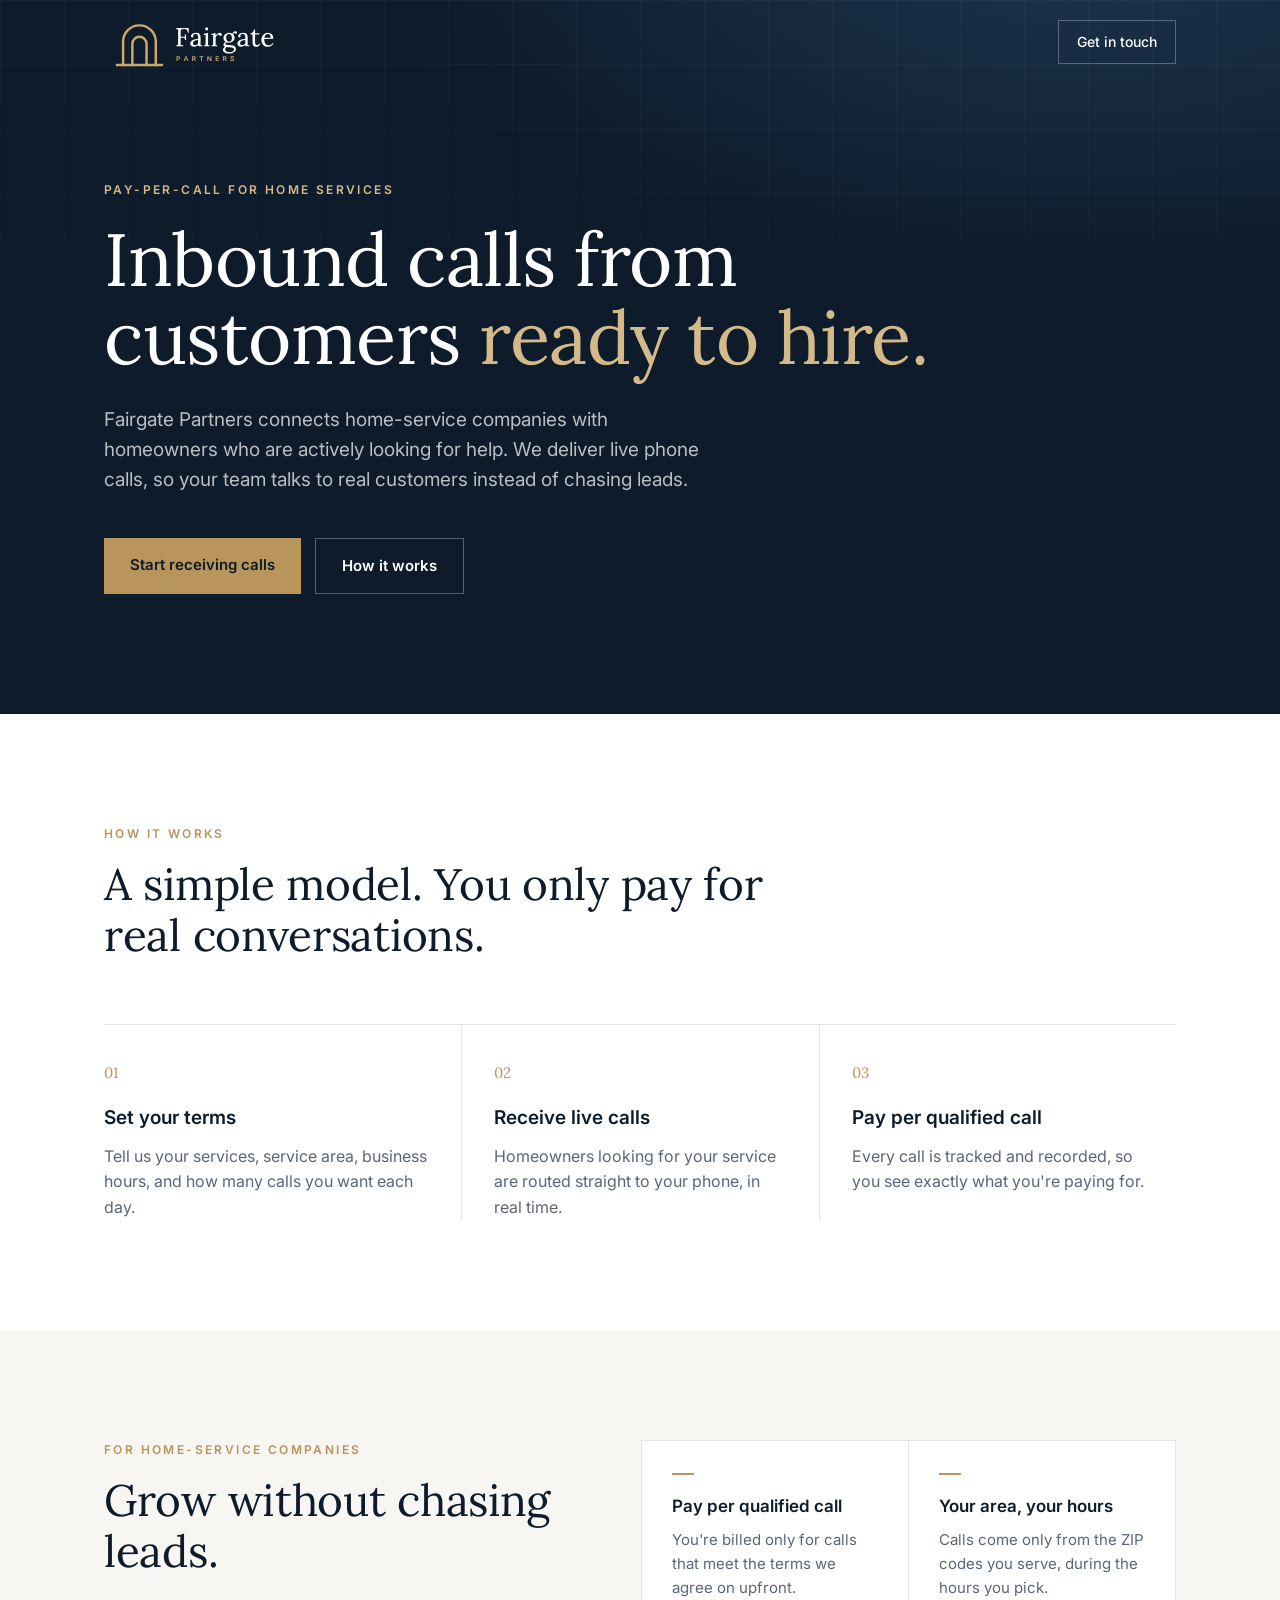
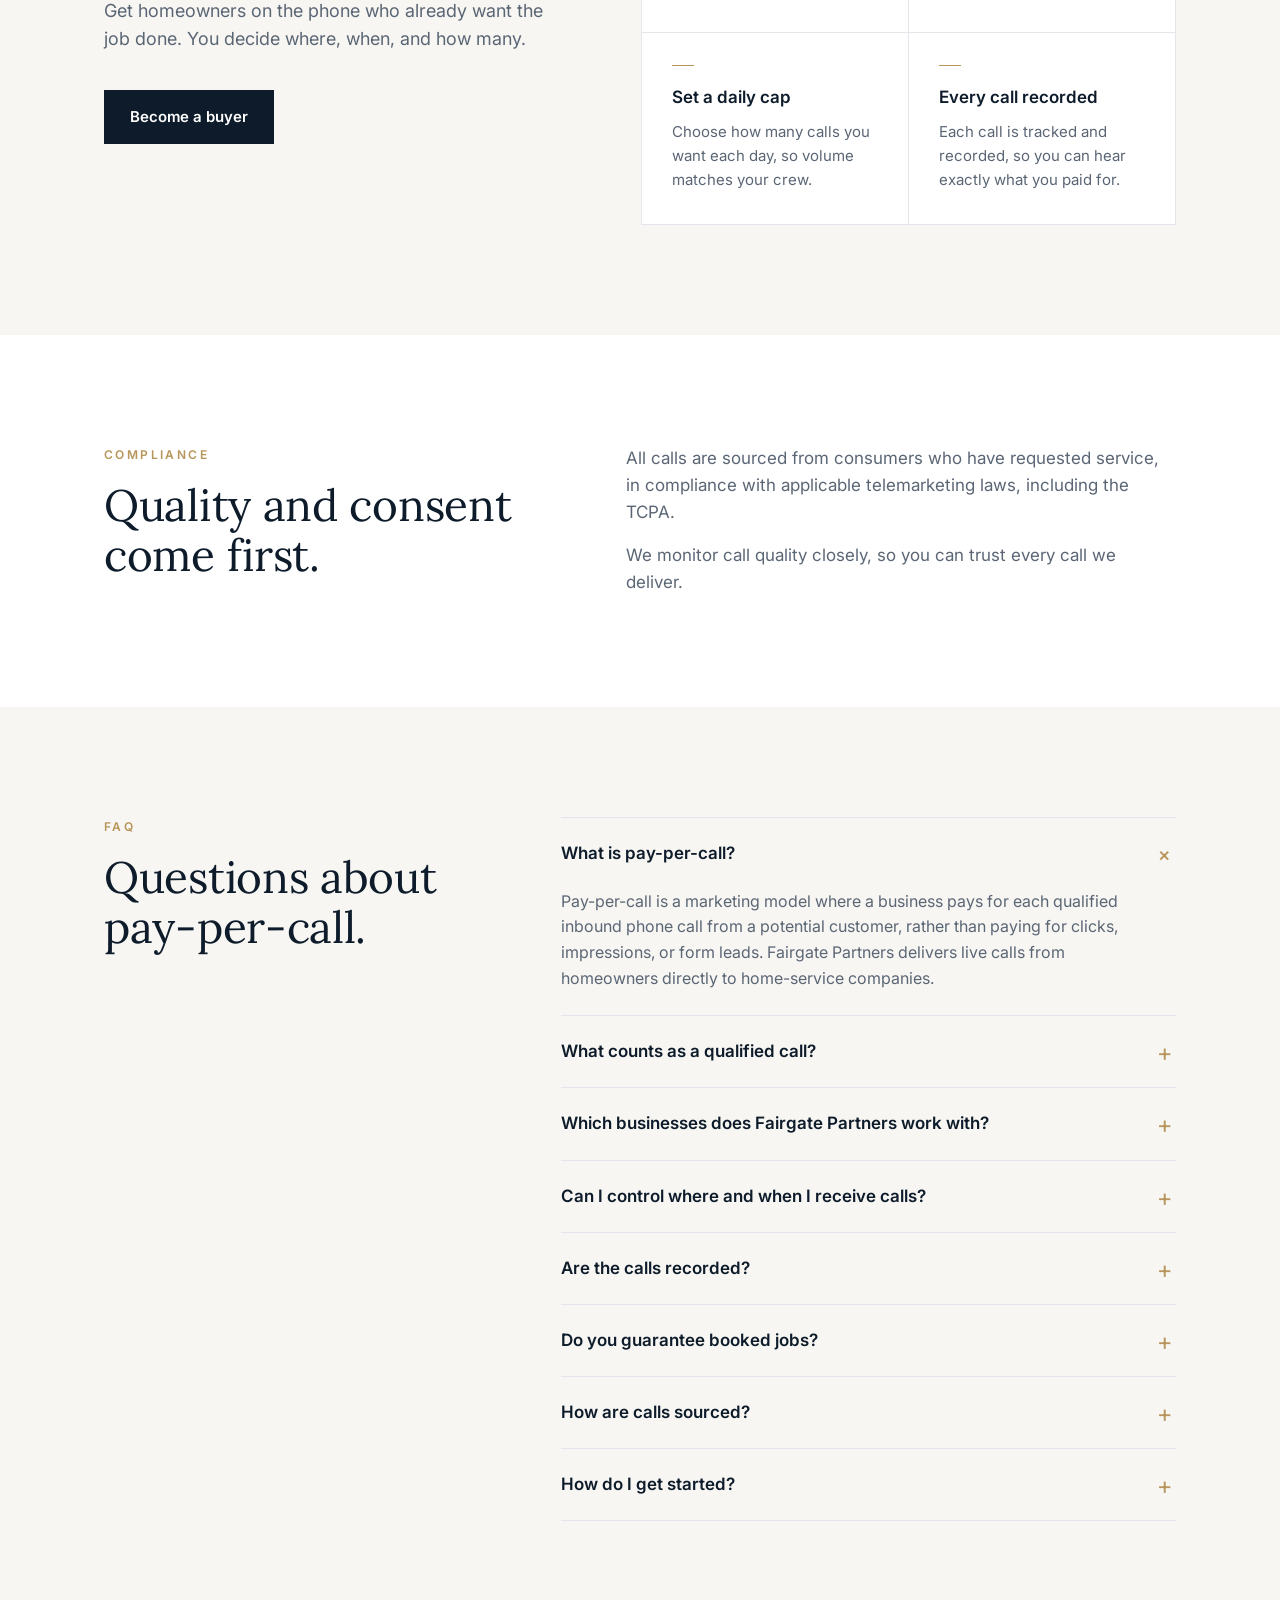
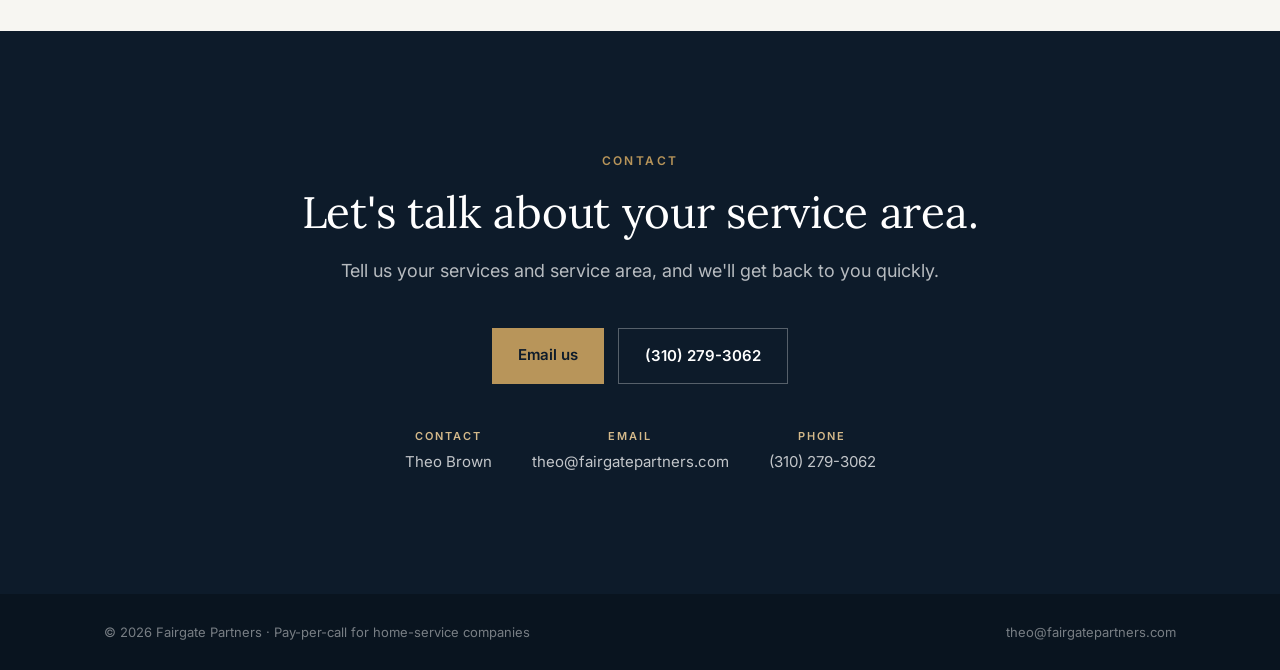
==== index.html @ 004a557b "Add files via upload" ====
<!doctype html>
<html lang="en">
<head>
<meta charset="utf-8">
<meta name="viewport" content="width=device-width, initial-scale=1">
<title>Fairgate Partners | Pay-Per-Call for Home-Service Companies</title>
<meta name="description" content="Fairgate Partners is a pay-per-call company that delivers live, inbound phone calls from homeowners to home-service companies. Pay only for qualified calls, in your service area and hours.">
<link rel="canonical" href="https://fairgatepartners.com/">
<meta name="robots" content="index, follow, max-image-preview:large">
<meta name="theme-color" content="#0d1b2a">
<meta property="og:type" content="website">
<meta property="og:site_name" content="Fairgate Partners">
<meta property="og:title" content="Fairgate Partners | Pay-Per-Call for Home-Service Companies">
<meta property="og:description" content="Live, inbound calls from homeowners ready to hire. Pay only for qualified calls.">
<meta property="og:url" content="https://fairgatepartners.com/">
<meta property="og:image" content="https://fairgatepartners.com/og-image.png">
<meta property="og:image:width" content="1200">
<meta property="og:image:height" content="630">
<meta property="og:image:alt" content="Fairgate Partners logo">
<meta name="twitter:card" content="summary_large_image">
<meta name="twitter:title" content="Fairgate Partners | Pay-Per-Call for Home-Service Companies">
<meta name="twitter:description" content="Live, inbound calls from homeowners ready to hire. Pay only for qualified calls.">
<meta name="twitter:image" content="https://fairgatepartners.com/og-image.png">
<link rel="apple-touch-icon" href="/logo/fairgate-icon.png">
<script type="application/ld+json">
{
 "@context": "https://schema.org",
 "@graph": [
  {
   "@type": "Organization",
   "@id": "https://fairgatepartners.com/#org",
   "name": "Fairgate Partners",
   "url": "https://fairgatepartners.com/",
   "logo": "https://fairgatepartners.com/logo/fairgate-icon.png",
   "email": "theo@fairgatepartners.com",
   "telephone": "+1-310-279-3062",
   "description": "Fairgate Partners is a pay-per-call company that delivers live, inbound phone calls from homeowners to home-service companies. Pay only for qualified calls, in your service area and hours.",
   "contactPoint": {
    "@type": "ContactPoint",
    "contactType": "sales",
    "email": "theo@fairgatepartners.com",
    "telephone": "+1-310-279-3062",
    "availableLanguage": "English"
   }
  },
  {
   "@type": "Service",
   "@id": "https://fairgatepartners.com/#service",
   "name": "Pay-per-call for home services",
   "serviceType": "Pay-per-call lead generation",
   "provider": {
    "@id": "https://fairgatepartners.com/#org"
   },
   "audience": {
    "@type": "BusinessAudience",
    "audienceType": "Home-service companies"
   },
   "description": "Live, inbound phone calls from homeowners delivered to home-service companies, billed per qualified call."
  },
  {
   "@type": "WebSite",
   "@id": "https://fairgatepartners.com/#site",
   "url": "https://fairgatepartners.com/",
   "name": "Fairgate Partners",
   "publisher": {
    "@id": "https://fairgatepartners.com/#org"
   }
  },
  {
   "@type": "FAQPage",
   "@id": "https://fairgatepartners.com/#faq",
   "mainEntity": [
    {
     "@type": "Question",
     "name": "What is pay-per-call?",
     "acceptedAnswer": {
      "@type": "Answer",
      "text": "Pay-per-call is a marketing model where a business pays for each qualified inbound phone call from a potential customer, rather than paying for clicks, impressions, or form leads. Fairgate Partners delivers live calls from homeowners directly to home-service companies."
     }
    },
    {
     "@type": "Question",
     "name": "What counts as a qualified call?",
     "acceptedAnswer": {
      "@type": "Answer",
      "text": "A qualified call is one that meets the terms agreed on before calls start, such as the caller's location, the service they need, and a minimum call length. You are billed only for calls that meet those terms."
     }
    },
    {
     "@type": "Question",
     "name": "Which businesses does Fairgate Partners work with?",
     "acceptedAnswer": {
      "@type": "Answer",
      "text": "Fairgate Partners works with home-service companies, such as trades that serve homeowners with repairs, installations, and emergency services."
     }
    },
    {
     "@type": "Question",
     "name": "Can I control where and when I receive calls?",
     "acceptedAnswer": {
      "@type": "Answer",
      "text": "Yes. You choose the ZIP codes you serve, the hours you take calls, and a daily cap on how many calls you receive, so call volume matches your team's capacity."
     }
    },
    {
     "@type": "Question",
     "name": "Are the calls recorded?",
     "acceptedAnswer": {
      "@type": "Answer",
      "text": "Yes. Every call is tracked and recorded, so you can hear exactly what you paid for."
     }
    },
    {
     "@type": "Question",
     "name": "Do you guarantee booked jobs?",
     "acceptedAnswer": {
      "@type": "Answer",
      "text": "No. Fairgate Partners delivers live inbound calls from homeowners who are looking for service. Whether a call becomes a booked job depends on your pricing, availability, and how your team handles the call. You are billed only for calls that meet the qualification terms agreed upfront, and every call is recorded so you can review it."
     }
    },
    {
     "@type": "Question",
     "name": "How are calls sourced?",
     "acceptedAnswer": {
      "@type": "Answer",
      "text": "Calls come from consumers who have requested service, in compliance with applicable telemarketing laws, including the TCPA."
     }
    },
    {
     "@type": "Question",
     "name": "How do I get started?",
     "acceptedAnswer": {
      "@type": "Answer",
      "text": "Email theo@fairgatepartners.com or call (310) 279-3062 with your services and service area, and Fairgate Partners will follow up to set your terms."
     }
    }
   ]
  }
 ]
}
</script>
<link rel="icon" type="image/svg+xml" href="data:image/svg+xml,%3Csvg%20xmlns%3D%22http%3A//www.w3.org/2000/svg%22%20viewBox%3D%220%200%20200%20200%22%20width%3D%22512%22%20height%3D%22512%22%3E%3Crect%20width%3D%22200%22%20height%3D%22200%22%20rx%3D%2238%22%20fill%3D%22%230d1b2a%22/%3E%3Cg%20transform%3D%22translate%2828%2C22.6%29%20scale%280.72%29%22%3E%3Cg%20fill%3D%22none%22%20stroke-linecap%3D%22square%22%20stroke-width%3D%2213%22%3E%3Cpath%20stroke%3D%22%23c9a96e%22%20d%3D%22M40%20180%20V95%20A60%2060%200%200%201%20160%2095%20V180%22/%3E%3Cpath%20stroke%3D%22%23c9a96e%22%20d%3D%22M74%20180%20V103%20A26%2026%200%200%201%20126%20103%20V180%22/%3E%3Cpath%20stroke%3D%22%23c9a96e%22%20d%3D%22M18%20180%20H182%22/%3E%3C/g%3E%3C/g%3E%3C/svg%3E">
<link rel="preconnect" href="https://fonts.googleapis.com">
<link rel="preconnect" href="https://fonts.gstatic.com" crossorigin>
<link href="https://fonts.googleapis.com/css2?family=Lora:wght@400;500;600&family=Inter:wght@400;500;600&display=swap" rel="stylesheet">
<style>
  :root{
    --navy:#0d1b2a;
    --navy-2:#13263a;
    --ink:#1b2430;
    --muted:#5b6675;
    --line:#e3e6ea;
    --paper:#f7f6f2;
    --white:#ffffff;
    --brass:#b8955a;
    --brass-light:#d4b98a;
  }
  *{box-sizing:border-box;margin:0;padding:0}
  html{scroll-behavior:smooth}
  body{font-family:'Inter',system-ui,sans-serif;color:var(--ink);background:var(--white);line-height:1.6;-webkit-font-smoothing:antialiased}
  a{color:inherit;text-decoration:none}
  .wrap{max-width:1120px;margin:0 auto;padding:0 24px}

  /* Nav */
  nav{position:absolute;top:0;left:0;right:0;z-index:10}
  nav .wrap{display:flex;align-items:center;justify-content:space-between;height:84px}
  .logo{display:flex;align-items:center}
  .logo-svg{height:60px;width:auto;display:block}
  .nav-cta{color:var(--white);font-size:14px;font-weight:500;padding:10px 18px;border:1px solid rgba(255,255,255,.28);transition:.2s}
  .nav-cta:hover{border-color:var(--brass);color:var(--brass-light)}

  /* Hero */
  .hero{background:radial-gradient(1200px 600px at 85% -10%, #1d3550 0%, transparent 60%),var(--navy);color:var(--white);padding:180px 0 120px;position:relative;overflow:hidden}
  .hero::after{content:"";position:absolute;inset:0;background-image:linear-gradient(rgba(255,255,255,.035) 1px,transparent 1px),linear-gradient(90deg,rgba(255,255,255,.035) 1px,transparent 1px);background-size:64px 64px;mask-image:linear-gradient(to bottom,black,transparent 85%);pointer-events:none}
  .eyebrow{font-size:12px;letter-spacing:2.4px;text-transform:uppercase;color:var(--brass-light);font-weight:600;margin-bottom:22px}
  .hero h1{font-family:'Lora',Georgia,serif;font-weight:400;font-size:clamp(40px,6.4vw,74px);line-height:1.05;letter-spacing:-.5px;max-width:860px}
  .hero h1 em{font-style:normal;color:var(--brass-light)}
  .hero p{margin-top:28px;font-size:clamp(17px,1.6vw,19px);color:rgba(255,255,255,.72);max-width:600px}
  .actions{margin-top:42px;display:flex;gap:14px;flex-wrap:wrap;position:relative;z-index:2}
  .btn{display:inline-block;padding:15px 26px;font-size:15px;font-weight:600;transition:.2s}
  .btn-primary{background:var(--brass);color:var(--navy)}
  .btn-primary:hover{background:var(--brass-light)}
  .btn-ghost{border:1px solid rgba(255,255,255,.3);color:var(--white)}
  .btn-ghost:hover{border-color:var(--white)}

  /* Sections */
  section{padding:110px 0}
  .label{font-size:12px;letter-spacing:2.4px;text-transform:uppercase;color:var(--brass);font-weight:600;margin-bottom:16px}
  h2{font-family:'Lora',Georgia,serif;font-weight:400;font-size:clamp(30px,3.8vw,44px);line-height:1.15;letter-spacing:-.3px;color:var(--navy);max-width:720px}
  .lead{margin-top:20px;font-size:18px;color:var(--muted);max-width:640px}

  /* Steps */
  .steps{display:grid;grid-template-columns:repeat(3,1fr);margin-top:64px;border-top:1px solid var(--line)}
  .step{padding:36px 32px 0 0}
  .step + .step{padding-left:32px;border-left:1px solid var(--line)}
  .num{font-family:'Lora',Georgia,serif;font-size:15px;color:var(--brass);margin-bottom:18px}
  .step h3{font-size:19px;font-weight:600;color:var(--navy);margin-bottom:10px}
  .step p{color:var(--muted);font-size:16px}

  /* Buyers */
  .buyers{background:var(--paper)}
  .buyers .wrap{display:grid;grid-template-columns:1fr 1.15fr;gap:72px;align-items:start}
  .buyers .lead{margin-top:20px}
  .buyers .cta{margin-top:36px}
  .btn-dark{background:var(--navy);color:var(--white)}
  .btn-dark:hover{background:var(--navy-2)}
  .benefits{display:grid;grid-template-columns:1fr 1fr;gap:1px;background:var(--line);border:1px solid var(--line)}
  .benefit{background:var(--white);padding:32px 30px}
  .benefit .rule{width:22px;height:1.5px;background:var(--brass);margin-bottom:18px}
  .benefit h3{font-size:17px;font-weight:600;color:var(--navy);margin-bottom:8px}
  .benefit p{color:var(--muted);font-size:15px}

  /* FAQ */
  .faq{background:var(--paper)}
  .faq .wrap{display:grid;grid-template-columns:1fr 1.6fr;gap:72px;align-items:start}
  .faq-list{border-top:1px solid var(--line)}
  .faq details{border-bottom:1px solid var(--line)}
  .faq summary{list-style:none;cursor:pointer;padding:22px 40px 22px 0;font-size:17px;font-weight:600;color:var(--navy);position:relative}
  .faq summary::-webkit-details-marker{display:none}
  .faq summary::after{content:"+";position:absolute;right:4px;top:18px;font-size:24px;font-weight:400;color:var(--brass);transition:transform .2s}
  .faq details[open] summary::after{transform:rotate(45deg)}
  .faq details p{padding:0 40px 24px 0;color:var(--muted);font-size:16px}

  /* Compliance */
  .compliance .wrap{display:grid;grid-template-columns:1fr 1.2fr;gap:64px;align-items:start}
  .compliance p{color:var(--muted);font-size:17px}
  .compliance p + p{margin-top:16px}

  /* Contact */
  .contact{background:var(--navy);color:var(--white);text-align:center;padding:120px 0}
  .contact h2{color:var(--white);margin:0 auto}
  .contact .lead{color:rgba(255,255,255,.7);margin:20px auto 0}
  .contact .actions{justify-content:center}
  .details{margin-top:44px;display:flex;justify-content:center;gap:40px;flex-wrap:wrap;font-size:15px;color:rgba(255,255,255,.75)}
  .details a:hover{color:var(--brass-light)}
  .details strong{display:block;font-size:11px;letter-spacing:2px;text-transform:uppercase;color:var(--brass-light);font-weight:600;margin-bottom:4px}

  footer{background:#09141f;color:rgba(255,255,255,.45);font-size:13px;padding:28px 0}
  footer .wrap{display:flex;justify-content:space-between;gap:16px;flex-wrap:wrap}

  @media (max-width:820px){
    nav .wrap{height:72px}
    .logo-svg{height:48px}
    .hero{padding:140px 0 90px}
    section{padding:80px 0}
    .steps{grid-template-columns:1fr}
    .step,.step + .step{padding:28px 0;border-left:none;border-bottom:1px solid var(--line)}
    .buyers .wrap{grid-template-columns:1fr;gap:40px}
    .benefits{grid-template-columns:1fr}
    .benefit{padding:26px 22px}
    .faq .wrap{grid-template-columns:1fr;gap:28px}
    .compliance .wrap{grid-template-columns:1fr;gap:24px}
    .contact{padding:90px 0}
    .nav-cta{display:none}
  }
</style>
</head>
<body>

<nav>
  <div class="wrap">
    <a href="#" class="logo"><svg class="logo-svg" viewBox="40 40 635 220" role="img" aria-label="Fairgate Partners" xmlns="http://www.w3.org/2000/svg"><g transform="translate(70,54)"><g fill="none" stroke-linecap="square" stroke-width="9"><path stroke="#c9a96e" d="M40 180 V95 A60 60 0 0 1 160 95 V180"/><path stroke="#c9a96e" d="M74 180 V103 A26 26 0 0 1 126 103 V180"/><path stroke="#c9a96e" d="M18 180 H182"/></g></g><path fill="#ffffff" d="M305.199990234375 166.0V162.303935546875Q308.6079609375 162.1279375 309.9759638671875 160.8079580078125Q311.343966796875 159.487978515625 311.59998046875 156.9999970703125Q311.855994140625 154.512015625 311.855994140625 151.072005859375V110.3841015625Q311.855994140625 108.352087890625 311.95999511718753 106.4720751953125Q312.06399609375 104.5920625 312.15999609375 103.18406640625Q310.464 103.28006640625 308.63998828125 103.3680654296875Q306.8159765625 103.45606445312501 305.199990234375 103.552064453125V98.8H350.32006054687497L350.8160625 115.904037109375H347.119998046875Q347.119998046875 110.304044921875 345.295998046875 107.4160498046875Q343.471998046875 104.5280546875 340.54400390625 103.536056640625Q337.616009765625 102.54405859375001 334.14403125 102.64005859375L327.728103515625 102.81605664062499Q324.432134765625 102.8960546875 323.0721328125 104.304033203125Q321.712130859375 105.71201171875 321.424119140625 108.1679951171875Q321.136107421875 110.623978515625 321.136107421875 114.047986328125V130.591990234375L336.70396875 130.67198828125L336.079974609375 122.335990234375H340.83203906250003V143.104052734375H337.21597265625Q337.21597265625 138.83205859375 336.0079716796875 137.00805859374998Q334.799970703125 135.18405859375 332.35997753906247 134.79205761718748Q329.919984375 134.400056640625 326.128013671875 134.5760546875L321.136107421875 134.816048828125V153.855912109375Q321.136107421875 156.447912109375 321.0801064453125 158.4079228515625Q321.02410546875 160.36793359375 320.83210546875 161.61593359375001Q322.36809375 161.51993359375 324.016095703125 161.47193359375Q325.66409765625 161.42393359375 327.3040986328125 161.3359345703125Q328.94409960937503 161.247935546875 330.416080078125 161.247935546875V166.0ZM385.935943359375 166.0Q385.6639453125 164.416005859375 385.5759462890625 163.2240126953125Q385.487947265625 162.03201953125 385.31194921875004 160.704021484375Q382.04794921875003 163.968021484375 378.27995214843753 165.7520107421875Q374.511955078125 167.536 370.36796484375003 167.536Q363.26398828125 167.536 359.72799023437506 164.1679931640625Q356.19199218750003 160.799986328125 356.19199218750003 155.88797265624999Q356.19199218750003 151.43996875 358.86398437500003 148.2159677734375Q361.5359765625 144.991966796875 365.823966796875 142.927966796875Q370.11195703125003 140.863966796875 375.18394921875006 139.83996484375Q380.25594140625003 138.815962890625 385.05594140625004 138.86395703125V133.0719765625Q385.05594140625004 129.855994140625 384.4719404296875 127.040013671875Q383.887939453125 124.224033203125 382.0399482421875 122.432048828125Q380.19195703125 120.640064453125 376.22398828125 120.576068359375Q373.6000078125 120.512072265625 370.8720322265625 121.5840625Q368.144056640625 122.65605273437501 366.81605859375003 125.184021484375Q367.58405859375 125.9680234375 367.81605761718754 126.9760234375Q368.048056640625 127.9840234375 368.048056640625 128.832021484375Q368.048056640625 130.112037109375 366.99204492187505 131.69604882812502Q365.936033203125 133.280060546875 363.376013671875 133.184060546875Q361.21599609375 133.16805859375 360.079986328125 131.6880478515625Q358.94397656250004 130.208037109375 358.94397656250004 128.1760234375Q358.94397656250004 124.81601171874999 361.439982421875 122.1840068359375Q363.93598828125005 119.552001953125 368.30399414062504 118.0080009765625Q372.672 116.464 378.160001953125 116.464Q386.288009765625 116.464 390.2640263671875 120.752001953125Q394.24004296875 125.04000390625 394.160044921875 134.32001171875Q394.160044921875 137.824005859375 394.160044921875 141.20797949218752Q394.160044921875 144.591953125 394.112044921875 147.9759267578125Q394.064044921875 151.359900390625 394.064044921875 154.943892578125Q394.064044921875 156.447888671875 393.96804492187505 158.1359072265625Q393.87204492187504 159.82392578125 393.68004492187504 161.791931640625Q395.39204296875005 161.6799296875 397.0960458984375 161.5919306640625Q398.800048828125 161.503931640625 400.400033203125 161.42393359375V166.0ZM385.03993945312504 142.720029296875Q381.871951171875 142.848033203125 378.4719755859375 143.5600322265625Q375.072 144.27203125 372.25602539062504 145.664025390625Q369.44005078125 147.05601953125 367.71206835937505 149.28800488281252Q365.9840859375 151.519990234375 366.06408398437503 154.655962890625Q366.24008203125004 158.0639453125 368.31207128906254 159.7359326171875Q370.38406054687505 161.407919921875 373.21604296875 161.407919921875Q376.8640078125 161.407919921875 379.6239873046875 160.00793066406248Q382.38396679687503 158.60794140625 385.03993945312504 156.11196484375Q384.95994140625004 155.071966796875 384.95994140625004 153.8799736328125Q384.95994140625004 152.68798046875 384.95994140625004 151.40798828125Q384.95994140625004 150.719962890625 384.9999404296875 148.2639794921875Q385.03993945312504 145.80799609375 385.03993945312504 142.720029296875ZM406.799994140625 162.559931640625Q409.72798828125 162.559931640625 410.87998828125 161.14394042968752Q412.03198828125005 159.72794921875 412.2479912109375 157.199962890625Q412.463994140625 154.6719765625 412.463994140625 151.37599609375V130.4801171875Q412.463994140625 128.91211328125002 412.559994140625 127.376095703125Q412.655994140625 125.84007812499999 412.847994140625 123.88807421875Q411.151998046875 123.98407421875001 409.407990234375 124.0720732421875Q407.663982421875 124.16007226562499 406.04799609375004 124.256072265625V119.680005859375Q410.30400000000003 119.680005859375 412.73601562500005 119.28000390625Q415.16803125 118.880001953125 416.46404296875005 118.288Q417.76005468750003 117.69599804687499 418.4320546875 117.03999999999999H421.616103515625V154.943892578125Q421.616103515625 156.767880859375 421.56010253906254 158.41590039062498Q421.5041015625 160.063919921875 421.232103515625 161.791931640625Q422.768103515625 161.6799296875 424.320111328125 161.6319296875Q425.87211914062505 161.5839296875 427.312107421875 161.503931640625V166.0H406.799994140625ZM416.48005078125 107.8560390625Q414.256025390625 107.8560390625 412.624013671875 106.112025390625Q410.992001953125 104.36801171875 410.992001953125 101.82211155790442Q410.992001953125 99.27621139705882 412.68001464843746 97.49408128446692Q414.36802734375 95.711951171875 416.544046875 95.711951171875Q418.89517545572915 95.711951171875 420.4796316731771 97.49408128446692Q422.064087890625 99.27621139705882 422.064087890625 101.82211155790442Q422.064087890625 104.36801171875 420.42408105468746 106.112025390625Q418.78407421875 107.8560390625 416.48005078125 107.8560390625ZM434.54399414062505 162.559931640625Q437.47198828125005 162.559931640625 438.62398828125004 161.14394042968752Q439.7759882812501 159.72794921875 439.99199121093756 157.199962890625Q440.20799414062503 154.6719765625 440.20799414062503 151.37599609375V130.44811328125002Q440.20799414062503 128.880109375 440.2639951171875 127.2400966796875Q440.31999609375004 125.600083984375 440.59199414062505 123.88807421875Q438.89599804687504 123.98407421875001 437.15199023437503 124.03207421875001Q435.40798242187503 124.08007421875 433.7919960937501 124.17607421874999V119.680005859375H436.91201367187506Q440.97600585937505 119.680005859375 442.8160371093751 118.8400029296875Q444.65606835937507 118.0 445.69606640625005 117.03999999999999H448.8001054687501Q448.99210546875 118.47998828125 449.08810546875003 120.79999609375Q449.18410546875003 123.12000390624999 449.26410351562504 126.335974609375Q450.8961269531251 123.807958984375 453.36012304687506 121.567966796875Q455.82411914062504 119.32797460937499 458.80010156250006 117.8959873046875Q461.7760839843751 116.464 465.04006054687505 116.464Q467.84007421875003 116.464 469.93608398437505 117.97600878906249Q472.03209375000006 119.488017578125 472.03209375000006 122.8320390625Q472.03209375000006 123.71205273437499 471.52008984375004 124.8960625Q471.0080859375 126.080072265625 469.88807812500005 126.9360771484375Q468.7680703125001 127.79208203125 466.9120546875001 127.79208203125Q464.83205859375005 127.712083984375 463.45604296875 126.2000927734375Q462.08002734375003 124.68810156250001 462.27201562500005 122.384078125Q459.95202539062507 122.304080078125 457.51203808593755 123.6880849609375Q455.07205078125 125.07208984375 452.9840654296876 127.3920859375Q450.89608007812507 129.71208203125 449.36010351562504 132.6560546875L449.44010156250005 154.943892578125Q449.44010156250005 156.767880859375 449.3841005859375 158.41590039062498Q449.32809960937504 160.063919921875 449.05610156250003 161.791931640625Q450.59210156250003 161.6799296875 452.1441093750001 161.6319296875Q453.6961171875001 161.5839296875 455.13610546875003 161.503931640625V166.0H434.54399414062505ZM499.59994335937506 192.016Q491.02395117187507 192.016 485.82396093750003 190.1200029296875Q480.62397070312505 188.224005859375 478.28797851562507 185.2640078125Q475.9519863281251 182.304009765625 475.9519863281251 179.1200078125Q475.9519863281251 176.30402734375 477.25597558593756 174.08803222656252Q478.55996484375004 171.87203710937501 480.60796289062506 170.2000322265625Q482.6559609375001 168.52802734375 484.8319921875001 167.680017578125Q481.6159746093751 166.624017578125 479.8719785156251 164.752005859375Q478.12798242187506 162.879994140625 478.12798242187506 159.952Q478.12798242187506 156.736017578125 480.70396875000006 153.776013671875Q483.27995507812506 150.816009765625 487.6799765625001 149.983990234375Q483.3279843750001 147.952 480.69598535156257 144.256005859375Q478.06398632812505 140.56001171875 478.03198242187506 135.584013671875Q477.99997851562506 129.824013671875 480.99198046875006 125.520009765625Q483.98398242187506 121.216005859375 488.6959892578126 118.8400029296875Q493.40799609375006 116.464 498.48000585937507 116.464Q501.5359921875001 116.464 504.7199941406251 117.3359951171875Q507.90399609375004 118.20799023437499 510.5439902343751 119.91998828125Q511.51999218750007 117.183982421875 513.2799902343751 114.9839716796875Q515.0399882812501 112.7839609375 517.3599902343751 111.503951171875Q519.6799921875 110.22394140624999 522.2560019531251 110.22394140624999Q524.880017578125 110.22394140624999 526.2400253906251 111.58394921874999Q527.6000332031251 112.94395703125 527.6000332031251 115.24796875Q527.6000332031251 115.999978515625 527.1920302734376 117.0319873046875Q526.78402734375 118.06399609375 525.80801953125 118.784001953125Q524.8320117187501 119.50400781249999 523.16799609375 119.50400781249999Q521.5680000000001 119.50400781249999 520.4479921875001 118.5200048828125Q519.327984375 117.53600195312501 519.039984375 116.08Q516.8320078125 116.464 515.504009765625 118.3760048828125Q514.17601171875 120.28800976562499 513.7440175781251 122.399998046875Q516.1280273437501 124.56000390624999 517.5280283203126 127.5680078125Q518.928029296875 130.57601171875 518.928029296875 133.984017578125Q518.928029296875 139.392021484375 516.0480234375 143.6240224609375Q513.168017578125 147.8560234375 508.5040107421876 150.224025390625Q503.84000390625005 152.59202734375 498.4159980468751 152.59202734375Q496.68800976562505 152.59202734375 495.31200585937506 152.36802929687502Q493.93600195312507 152.14403125 492.09601171875005 152.14403125Q488.78404101562506 152.14403125 486.704056640625 153.71201171875Q484.62407226562505 155.2799921875 485.1840585937501 157.503970703125Q485.82404296875006 159.7279609375 489.56801953125006 160.3599619140625Q493.31199609375005 160.991962890625 499.9519980468751 161.29596484375Q507.3439980468751 161.599966796875 512.6640029296875 163.0479677734375Q517.9840078125001 164.49596875 520.8560126953125 167.5439716796875Q523.7280175781251 170.591974609375 523.7280175781251 175.839982421875Q523.7280175781251 179.72798828125 521.6080107421876 182.767990234375Q519.48800390625 185.8079921875 515.9839921875 187.8479951171875Q512.4799804687501 189.887998046875 508.1999677734376 190.9519990234375Q503.91995507812504 192.016 499.59994335937506 192.016ZM499.9840019531251 187.79194140625Q507.99997265625007 187.79194140625 512.4239501953125 184.81595312500002Q516.847927734375 181.83996484375 516.847927734375 177.951994140625Q516.847927734375 174.656025390625 514.5919453125 172.880037109375Q512.3359628906251 171.104048828125 508.39198535156254 170.3760478515625Q504.44800781250007 169.648046875 499.1840214843751 169.536044921875Q496.6720312500001 169.42404296875 494.1280253906251 169.2880439453125Q491.5840195312501 169.152044921875 489.31202343750005 168.768044921875Q486.91204687500004 170.400033203125 485.5840605468751 172.768017578125Q484.2560742187501 175.136001953125 484.2400722656251 177.727978515625Q484.2080683593751 182.2879609375 488.5120488281251 185.039951171875Q492.81602929687506 187.79194140625 499.9840019531251 187.79194140625ZM498.7200000000001 148.639966796875Q502.11198046875006 148.639966796875 504.36796875000005 146.92796875Q506.6239570312501 145.215970703125 507.7759511718751 142.31998046875Q508.92794531250007 139.423990234375 508.92794531250007 135.872013671875Q508.92794531250007 131.79203125 507.7439531250001 128.2320419921875Q506.5599609375001 124.672052734375 504.2239746093751 122.5040576171875Q501.88798828125005 120.3360625 498.30400781250006 120.3360625Q493.3440351562501 120.3360625 490.63204980468754 124.1520537109375Q487.92006445312506 127.96804492187499 487.92006445312506 133.504017578125Q487.92006445312506 137.9039921875 489.20005664062506 141.327982421875Q490.48004882812506 144.75197265625 492.9040341796875 146.6959697265625Q495.32801953125005 148.639966796875 498.7200000000001 148.639966796875ZM558.831943359375 166.0Q558.5599453125001 164.416005859375 558.4719462890625 163.2240126953125Q558.383947265625 162.03201953125 558.2079492187501 160.704021484375Q554.94394921875 163.968021484375 551.1759521484375 165.7520107421875Q547.407955078125 167.536 543.26396484375 167.536Q536.15998828125 167.536 532.623990234375 164.1679931640625Q529.0879921875 160.799986328125 529.0879921875 155.88797265624999Q529.0879921875 151.43996875 531.759984375 148.2159677734375Q534.4319765625 144.991966796875 538.719966796875 142.927966796875Q543.00795703125 140.863966796875 548.07994921875 139.83996484375Q553.15194140625 138.815962890625 557.9519414062501 138.86395703125V133.0719765625Q557.9519414062501 129.855994140625 557.3679404296876 127.040013671875Q556.7839394531251 124.224033203125 554.9359482421876 122.432048828125Q553.0879570312501 120.640064453125 549.11998828125 120.576068359375Q546.4960078125 120.512072265625 543.7680322265626 121.5840625Q541.040056640625 122.65605273437501 539.71205859375 125.184021484375Q540.4800585937501 125.9680234375 540.7120576171876 126.9760234375Q540.944056640625 127.9840234375 540.944056640625 128.832021484375Q540.944056640625 130.112037109375 539.888044921875 131.69604882812502Q538.832033203125 133.280060546875 536.272013671875 133.184060546875Q534.11199609375 133.16805859375 532.975986328125 131.6880478515625Q531.8399765625 130.208037109375 531.8399765625 128.1760234375Q531.8399765625 124.81601171874999 534.3359824218751 122.1840068359375Q536.83198828125 119.552001953125 541.199994140625 118.0080009765625Q545.568 116.464 551.056001953125 116.464Q559.184009765625 116.464 563.1600263671876 120.752001953125Q567.1360429687501 125.04000390625 567.056044921875 134.32001171875Q567.056044921875 137.824005859375 567.056044921875 141.20797949218752Q567.056044921875 144.591953125 567.008044921875 147.9759267578125Q566.960044921875 151.359900390625 566.960044921875 154.943892578125Q566.960044921875 156.447888671875 566.864044921875 158.1359072265625Q566.768044921875 159.82392578125 566.576044921875 161.791931640625Q568.28804296875 161.6799296875 569.9920458984375 161.5919306640625Q571.6960488281251 161.503931640625 573.296033203125 161.42393359375V166.0ZM557.935939453125 142.720029296875Q554.767951171875 142.848033203125 551.3679755859375 143.5600322265625Q547.9680000000001 144.27203125 545.1520253906251 145.664025390625Q542.33605078125 147.05601953125 540.608068359375 149.28800488281252Q538.8800859375 151.519990234375 538.960083984375 154.655962890625Q539.13608203125 158.0639453125 541.2080712890624 159.7359326171875Q543.280060546875 161.407919921875 546.1120429687501 161.407919921875Q549.7600078125 161.407919921875 552.5199873046874 160.00793066406248Q555.279966796875 158.60794140625 557.935939453125 156.11196484375Q557.85594140625 155.071966796875 557.85594140625 153.8799736328125Q557.85594140625 152.68798046875 557.85594140625 151.40798828125Q557.85594140625 150.719962890625 557.8959404296875 148.2639794921875Q557.935939453125 145.80799609375 557.935939453125 142.720029296875ZM597.904013671875 167.536Q595.584 167.536 593.2159921875 166.9039990234375Q590.847984375 166.271998046875 588.8559814453125 164.4399970703125Q586.863978515625 162.60799609375 585.6959765624999 159.0799931640625Q584.527974609375 155.551990234375 584.527974609375 149.743984375L584.719974609375 122.688080078125L577.4719921875 122.768078125V118.0Q580.048001953125 117.904 582.672005859375 116.1039970703125Q585.296009765625 114.30399414062501 587.3440078125 111.231994140625Q589.392005859375 108.159994140625 590.14400390625 104.56H594.04808203125L594.032080078125 118.0H609.504V122.35207421875L594.032080078125 122.560076171875L593.85608203125 148.736013671875Q593.85608203125 152.703970703125 594.528076171875 155.583953125Q595.2000703125 158.463935546875 596.7680625 159.9759326171875Q598.3360546875 161.4879296875 600.89605078125 161.4879296875Q603.3600234375 161.4879296875 605.7120234375 160.04794140625Q608.0640234374999 158.607953125 610.0320410156249 155.7279296875L612.96008203125 158.207974609375Q610.7680722656249 161.48798828125 608.5840576171875 163.35999414062502Q606.40004296875 165.232 604.3760302734374 166.1520009765625Q602.352017578125 167.072001953125 600.67201171875 167.30400097656252Q598.992005859375 167.536 597.904013671875 167.536ZM640.3839843750001 167.536Q633.6959765625 167.536 628.3599755859375 164.416Q623.023974609375 161.296 619.9679765625001 155.584Q616.911978515625 149.872 616.911978515625 142.096Q616.911978515625 135.376 619.9279775390626 129.52Q622.9439765625 123.664 628.4079755859375 120.064Q633.871974609375 116.464 641.071974609375 116.464Q645.1039746093751 116.464 648.6639814453126 117.72799609375Q652.2239882812501 118.99199218749999 654.9839970703126 121.6399931640625Q657.7440058593751 124.287994140625 659.3360126953125 128.37600683593752Q660.92801953125 132.46401953125002 660.9120175781251 138.09605078125L627.504064453125 138.67205078125Q627.504064453125 145.61600781250002 629.04005859375 150.9039794921875Q630.576052734375 156.191951171875 634.032041015625 159.1119384765625Q637.4880292968751 162.03192578125 642.9600175781251 162.03192578125Q645.75999609375 162.03192578125 648.7679824218751 161.03993359375Q651.7759687500001 160.04794140625 654.4399658203126 158.26394628906252Q657.1039628906251 156.479951171875 658.831974609375 154.19194140625L661.472015625 156.463984375Q658.735998046875 160.640001953125 655.0399921875 163.0640048828125Q651.3439863281251 165.4880078125 647.4959853515626 166.51200390625002Q643.6479843750001 167.536 640.3839843750001 167.536ZM627.8400703125001 134.19199609375H651.183931640625Q651.1679296875001 130.63998437499998 650.1599296875 127.56800195312499Q649.1519296875 124.49601953125 646.94394140625 122.60004003906249Q644.735953125 120.704060546875 641.231982421875 120.704060546875Q635.888009765625 120.704060546875 632.4080361328125 123.9680546875Q628.9280625 127.232048828125 627.8400703125001 134.19199609375Z"/><path fill="#c9a96e" d="M305.8310546875 220.0H309.09033203125V213.84765625H312.58154296875C316.78076171875 213.84765625 319.0390625 211.32080078125 319.0390625 207.82958984375C319.0390625 204.36279296875 316.8173828125 201.8115234375 312.63037109375 201.8115234375H305.8310546875ZM309.09033203125 211.162109375V204.5458984375H312.1298828125C314.6201171875 204.5458984375 315.70654296875 205.888671875 315.70654296875 207.82958984375C315.70654296875 209.7705078125 314.6201171875 211.162109375 312.154296875 211.162109375ZM332.23583984375 220.0H335.80029296875L337.28955078125 215.49560546875H344.0888671875L345.63916015625 220.0H349.2158203125L342.7216796875 201.8115234375H338.58349609375ZM338.15625 212.87109375 338.92529296875 210.5517578125C339.42578125 208.92822265625 339.97509765625 206.8896484375 340.6220703125 204.3505859375C341.29345703125 206.865234375 341.8671875 208.87939453125 342.404296875 210.5517578125L343.19775390625 212.87109375ZM363.14501953125 220.0H366.404296875V213.32275390625H369.7978515625L373.37451171875 220.0H377.0244140625L373.08154296875 212.7734375C375.22998046875 211.9189453125 376.35302734375 210.10009765625 376.35302734375 207.63427734375C376.35302734375 204.16748046875 374.13134765625 201.8115234375 369.9443359375 201.8115234375H363.14501953125ZM366.404296875 210.625V204.5458984375H369.44384765625C371.921875 204.5458984375 373.0205078125 205.693359375 373.0205078125 207.63427734375C373.0205078125 209.56298828125 371.921875 210.625 369.46826171875 210.625ZM390.1357421875 204.55810546875H395.7509765625V220.0H399.01025390625V204.55810546875H404.61328125V201.8115234375H390.1357421875ZM418.95751953125 220.0H422.27783203125V210.966796875C422.27783203125 209.95361328125 422.16796875 208.037109375 422.0458984375 205.791015625C423.2666015625 208.1591796875 423.9501953125 209.453125 424.90234375 210.97900390625L430.57861328125 220.0H434.27734375V201.8115234375H430.96923828125V211.357421875C430.96923828125 212.46826171875 431.04248046875 214.3115234375 431.16455078125 216.0693359375C430.37109375 214.25048828125 429.57763671875 212.87109375 428.9306640625 211.83349609375L422.64404296875 201.8115234375H418.95751953125ZM449.439453125 220.0H461.3046875V217.25341796875H452.69873046875V212.17529296875H460.62109375V209.46533203125H452.69873046875V204.55810546875H461.255859375V201.8115234375H449.439453125ZM476.076171875 220.0H479.33544921875V213.32275390625H482.72900390625L486.3056640625 220.0H489.95556640625L486.0126953125 212.7734375C488.1611328125 211.9189453125 489.2841796875 210.10009765625 489.2841796875 207.63427734375C489.2841796875 204.16748046875 487.0625 201.8115234375 482.87548828125 201.8115234375H476.076171875ZM479.33544921875 210.625V204.5458984375H482.375C484.85302734375 204.5458984375 485.95166015625 205.693359375 485.95166015625 207.63427734375C485.95166015625 209.56298828125 484.85302734375 210.625 482.3994140625 210.625ZM510.26904296875 220.28076171875C514.61474609375 220.28076171875 517.15380859375 218.095703125 517.15380859375 214.8974609375C517.15380859375 211.7236328125 514.5048828125 210.31982421875 511.80712890625 209.6728515625L510.1103515625 209.2333984375C508.63330078125 208.8671875 507.009765625 208.2568359375 507.009765625 206.73095703125C507.009765625 205.3515625 508.2548828125 204.33837890625 510.3056640625 204.33837890625C512.27099609375 204.33837890625 513.58935546875 205.24169921875 513.748046875 206.7919921875H516.90966796875C516.82421875 203.75244140625 514.236328125 201.5673828125 510.3544921875 201.5673828125C506.5458984375 201.5673828125 503.7138671875 203.7158203125 503.7138671875 206.92626953125C503.7138671875 209.48974609375 505.50830078125 211.02783203125 508.5478515625 211.80908203125L510.61083984375 212.34619140625C512.576171875 212.85888671875 513.89453125 213.45703125 513.89453125 214.873046875C513.89453125 216.435546875 512.39306640625 217.49755859375 510.24462890625 217.49755859375C508.19384765625 217.49755859375 506.5703125 216.56982421875 506.423828125 214.6533203125H503.21337890625C503.35986328125 218.2421875 506.033203125 220.28076171875 510.26904296875 220.28076171875Z"/></svg></a>
    <a href="#contact" class="nav-cta">Get in touch</a>
  </div>
</nav>

<main>
<header class="hero">
  <div class="wrap">
    <div class="eyebrow">Pay-per-call for home services</div>
    <h1>Inbound calls from customers <em>ready to hire.</em></h1>
    <p>Fairgate Partners connects home-service companies with homeowners who are actively looking for help. We deliver live phone calls, so your team talks to real customers instead of chasing leads.</p>
    <div class="actions">
      <a href="mailto:theo@fairgatepartners.com?subject=Buying%20calls" class="btn btn-primary">Start receiving calls</a>
      <a href="#how" class="btn btn-ghost">How it works</a>
    </div>
  </div>
</header>

<section id="how" aria-labelledby="how-title">
  <div class="wrap">
    <div class="label">How it works</div>
    <h2 id="how-title">A simple model. You only pay for real conversations.</h2>
    <div class="steps">
      <div class="step">
        <div class="num">01</div>
        <h3>Set your terms</h3>
        <p>Tell us your services, service area, business hours, and how many calls you want each day.</p>
      </div>
      <div class="step">
        <div class="num">02</div>
        <h3>Receive live calls</h3>
        <p>Homeowners looking for your service are routed straight to your phone, in real time.</p>
      </div>
      <div class="step">
        <div class="num">03</div>
        <h3>Pay per qualified call</h3>
        <p>Every call is tracked and recorded, so you see exactly what you're paying for.</p>
      </div>
    </div>
  </div>
</section>

<section class="buyers">
  <div class="wrap">
    <div>
      <div class="label">For home-service companies</div>
      <h2>Grow without chasing leads.</h2>
      <p class="lead">Get homeowners on the phone who already want the job done. You decide where, when, and how many.</p>
      <div class="cta"><a href="mailto:theo@fairgatepartners.com?subject=Buying%20calls" class="btn btn-dark">Become a buyer</a></div>
    </div>
    <div class="benefits">
      <div class="benefit"><div class="rule"></div><h3>Pay per qualified call</h3><p>You're billed only for calls that meet the terms we agree on upfront.</p></div>
      <div class="benefit"><div class="rule"></div><h3>Your area, your hours</h3><p>Calls come only from the ZIP codes you serve, during the hours you pick.</p></div>
      <div class="benefit"><div class="rule"></div><h3>Set a daily cap</h3><p>Choose how many calls you want each day, so volume matches your crew.</p></div>
      <div class="benefit"><div class="rule"></div><h3>Every call recorded</h3><p>Each call is tracked and recorded, so you can hear exactly what you paid for.</p></div>
    </div>
  </div>
</section>

<section class="compliance">
  <div class="wrap">
    <div>
      <div class="label">Compliance</div>
      <h2>Quality and consent come first.</h2>
    </div>
    <div>
      <p>All calls are sourced from consumers who have requested service, in compliance with applicable telemarketing laws, including the TCPA.</p>
      <p>We monitor call quality closely, so you can trust every call we deliver.</p>
    </div>
  </div>
</section>

<section class="faq" id="faq" aria-labelledby="faq-title">
  <div class="wrap">
    <div>
      <div class="label">FAQ</div>
      <h2 id="faq-title">Questions about pay-per-call.</h2>
    </div>
    <div class="faq-list">
      <details open>
        <summary>What is pay-per-call?</summary>
        <p>Pay-per-call is a marketing model where a business pays for each qualified inbound phone call from a potential customer, rather than paying for clicks, impressions, or form leads. Fairgate Partners delivers live calls from homeowners directly to home-service companies.</p>
      </details>
      <details>
        <summary>What counts as a qualified call?</summary>
        <p>A qualified call is one that meets the terms agreed on before calls start, such as the caller's location, the service they need, and a minimum call length. You are billed only for calls that meet those terms.</p>
      </details>
      <details>
        <summary>Which businesses does Fairgate Partners work with?</summary>
        <p>Fairgate Partners works with home-service companies, such as trades that serve homeowners with repairs, installations, and emergency services.</p>
      </details>
      <details>
        <summary>Can I control where and when I receive calls?</summary>
        <p>Yes. You choose the ZIP codes you serve, the hours you take calls, and a daily cap on how many calls you receive, so call volume matches your team's capacity.</p>
      </details>
      <details>
        <summary>Are the calls recorded?</summary>
        <p>Yes. Every call is tracked and recorded, so you can hear exactly what you paid for.</p>
      </details>
      <details>
        <summary>Do you guarantee booked jobs?</summary>
        <p>No. Fairgate Partners delivers live inbound calls from homeowners who are looking for service. Whether a call becomes a booked job depends on your pricing, availability, and how your team handles the call. You are billed only for calls that meet the qualification terms agreed upfront, and every call is recorded so you can review it.</p>
      </details>
      <details>
        <summary>How are calls sourced?</summary>
        <p>Calls come from consumers who have requested service, in compliance with applicable telemarketing laws, including the TCPA.</p>
      </details>
      <details>
        <summary>How do I get started?</summary>
        <p>Email theo@fairgatepartners.com or call (310) 279-3062 with your services and service area, and Fairgate Partners will follow up to set your terms.</p>
      </details>
    </div>
  </div>
</section>

<section class="contact" id="contact">
  <div class="wrap">
    <div class="label">Contact</div>
    <h2>Let's talk about your service area.</h2>
    <p class="lead">Tell us your services and service area, and we'll get back to you quickly.</p>
    <div class="actions">
      <a href="mailto:theo@fairgatepartners.com" class="btn btn-primary">Email us</a>
      <a href="tel:+13102793062" class="btn btn-ghost">(310) 279-3062</a>
    </div>
    <div class="details">
      <div><strong>Contact</strong>Theo Brown</div>
      <div><strong>Email</strong><a href="mailto:theo@fairgatepartners.com">theo@fairgatepartners.com</a></div>
      <div><strong>Phone</strong><a href="tel:+13102793062">(310) 279-3062</a></div>
    </div>
  </div>
</section>

</main>

<footer>
  <div class="wrap">
    <span>&copy; 2026 Fairgate Partners &middot; Pay-per-call for home-service companies</span>
    <a href="mailto:theo@fairgatepartners.com">theo@fairgatepartners.com</a>
  </div>
</footer>

</body>
</html>
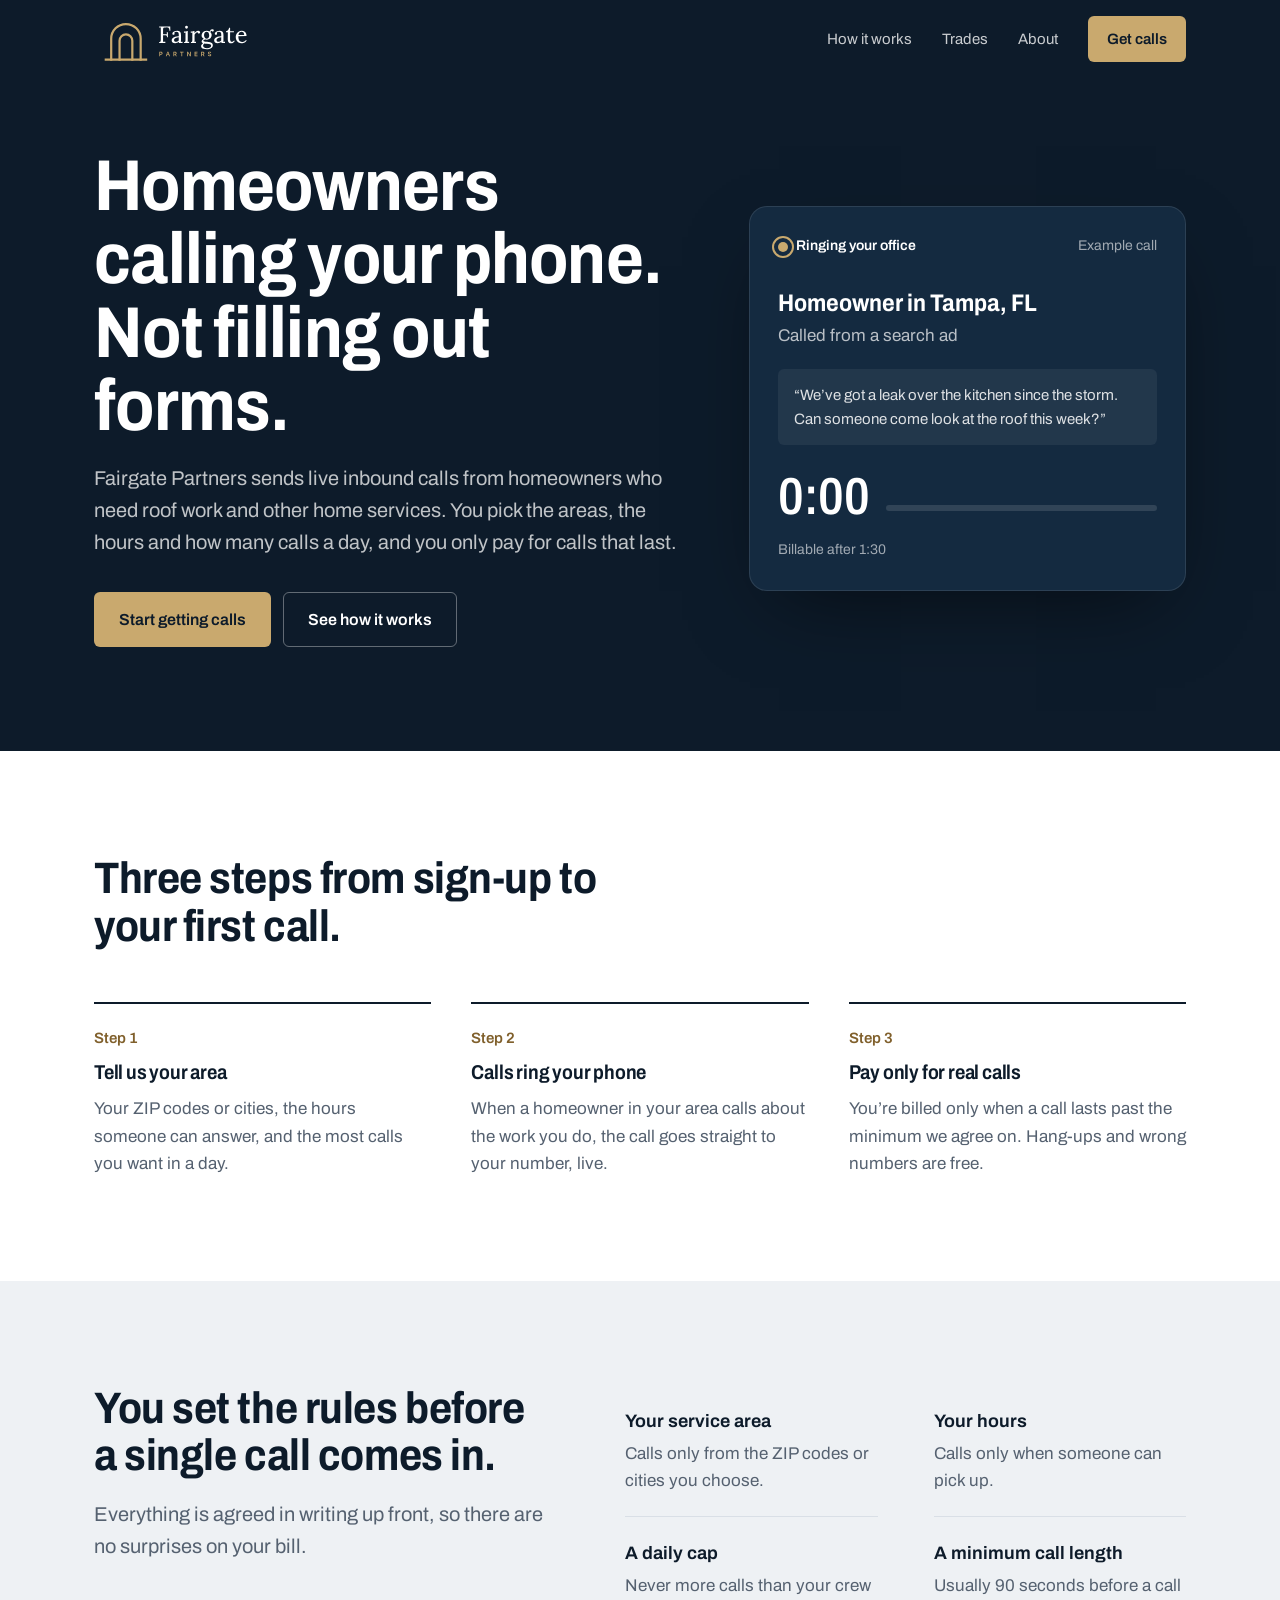
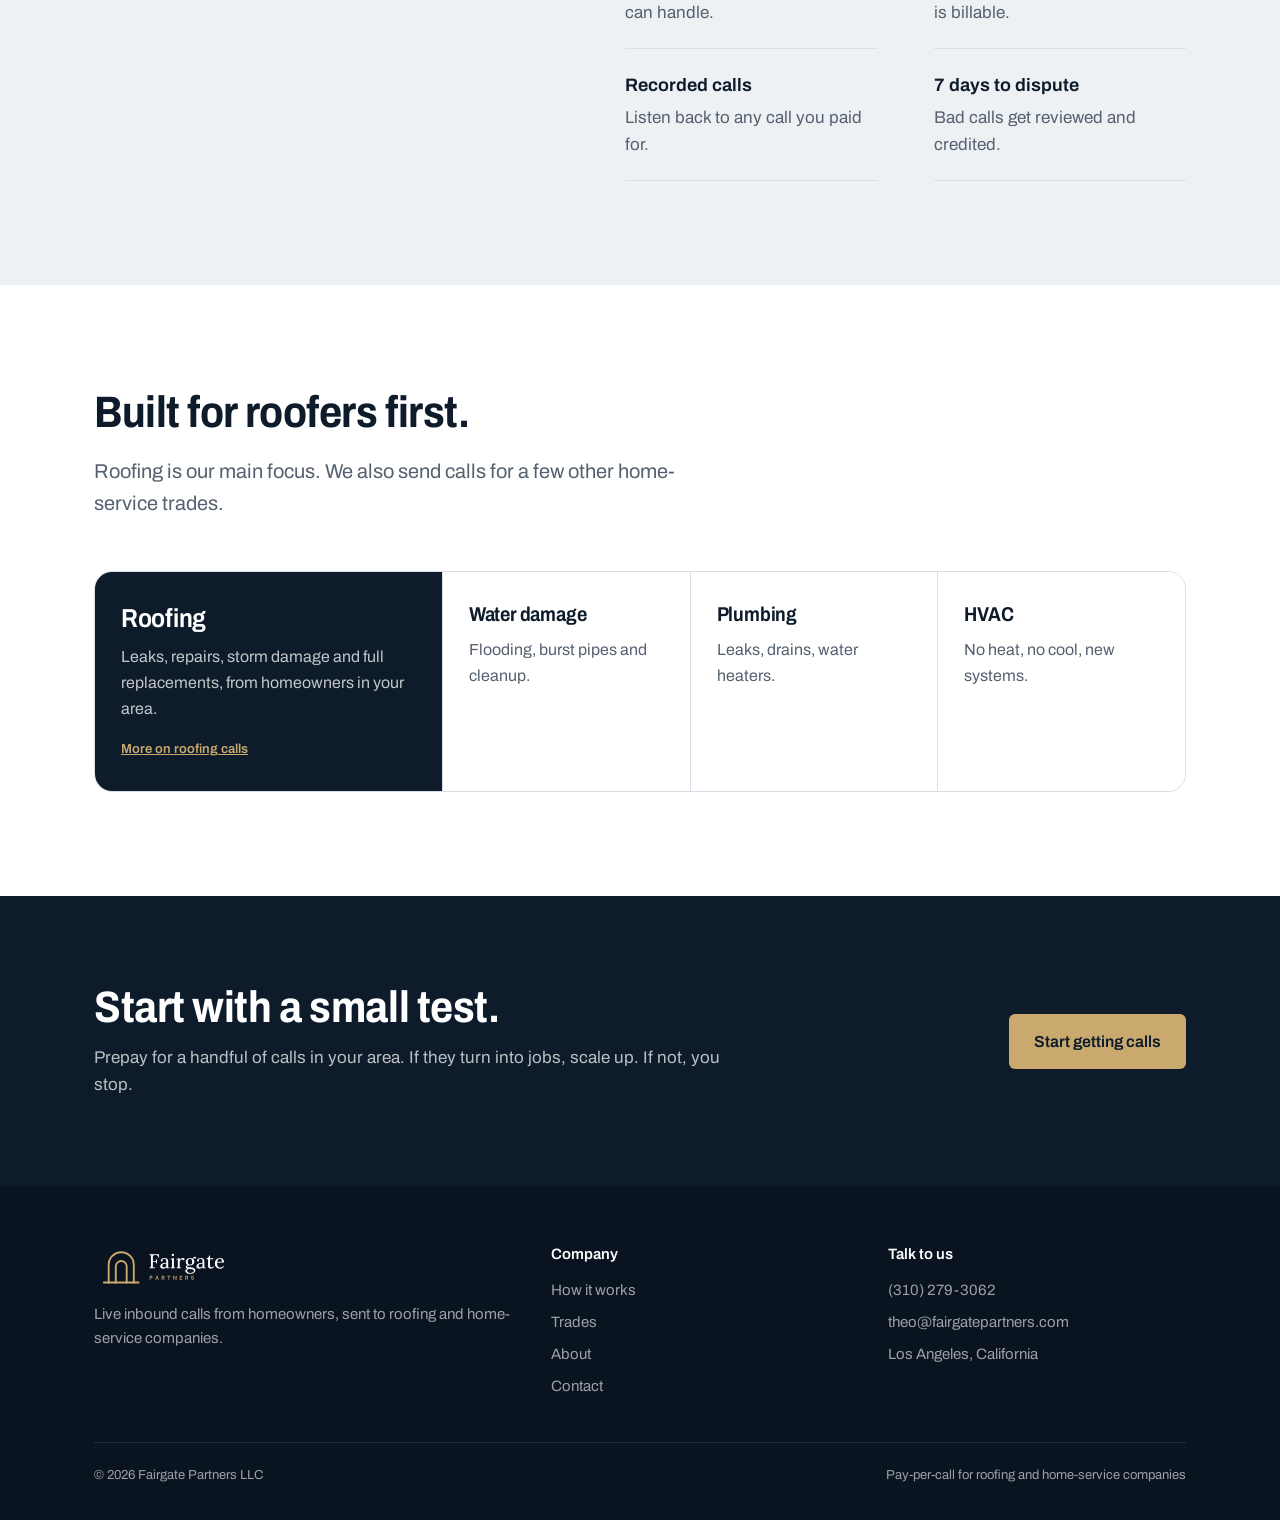
==== commit c230ac91: "Add files via upload" ====
--- a/index.html
+++ b/index.html
@@ -3,402 +3,127 @@
 <head>
 <meta charset="utf-8">
 <meta name="viewport" content="width=device-width, initial-scale=1">
-<title>Fairgate Partners | Pay-Per-Call for Home-Service Companies</title>
-<meta name="description" content="Fairgate Partners is a pay-per-call company that delivers live, inbound phone calls from homeowners to home-service companies. Pay only for qualified calls, in your service area and hours.">
+<title>Fairgate Partners | Pay-per-call for roofers and home services</title>
+<meta name="description" content="Live inbound calls from homeowners, sent straight to your phone. You choose the area, hours and daily cap, and pay only for billable calls.">
 <link rel="canonical" href="https://fairgatepartners.com/">
-<meta name="robots" content="index, follow, max-image-preview:large">
 <meta name="theme-color" content="#0d1b2a">
 <meta property="og:type" content="website">
 <meta property="og:site_name" content="Fairgate Partners">
-<meta property="og:title" content="Fairgate Partners | Pay-Per-Call for Home-Service Companies">
-<meta property="og:description" content="Live, inbound calls from homeowners ready to hire. Pay only for qualified calls.">
+<meta property="og:title" content="Fairgate Partners | Pay-per-call for roofers and home services">
+<meta property="og:description" content="Live inbound calls from homeowners, sent straight to your phone. You choose the area, hours and daily cap, and pay only for billable calls.">
 <meta property="og:url" content="https://fairgatepartners.com/">
 <meta property="og:image" content="https://fairgatepartners.com/og-image.png">
-<meta property="og:image:width" content="1200">
-<meta property="og:image:height" content="630">
-<meta property="og:image:alt" content="Fairgate Partners logo">
 <meta name="twitter:card" content="summary_large_image">
-<meta name="twitter:title" content="Fairgate Partners | Pay-Per-Call for Home-Service Companies">
-<meta name="twitter:description" content="Live, inbound calls from homeowners ready to hire. Pay only for qualified calls.">
-<meta name="twitter:image" content="https://fairgatepartners.com/og-image.png">
-<link rel="apple-touch-icon" href="/logo/fairgate-icon.png">
-<script type="application/ld+json">
-{
- "@context": "https://schema.org",
- "@graph": [
-  {
-   "@type": "Organization",
-   "@id": "https://fairgatepartners.com/#org",
-   "name": "Fairgate Partners",
-   "url": "https://fairgatepartners.com/",
-   "logo": "https://fairgatepartners.com/logo/fairgate-icon.png",
-   "email": "theo@fairgatepartners.com",
-   "telephone": "+1-310-279-3062",
-   "description": "Fairgate Partners is a pay-per-call company that delivers live, inbound phone calls from homeowners to home-service companies. Pay only for qualified calls, in your service area and hours.",
-   "contactPoint": {
-    "@type": "ContactPoint",
-    "contactType": "sales",
-    "email": "theo@fairgatepartners.com",
-    "telephone": "+1-310-279-3062",
-    "availableLanguage": "English"
-   }
-  },
-  {
-   "@type": "Service",
-   "@id": "https://fairgatepartners.com/#service",
-   "name": "Pay-per-call for home services",
-   "serviceType": "Pay-per-call lead generation",
-   "provider": {
-    "@id": "https://fairgatepartners.com/#org"
-   },
-   "audience": {
-    "@type": "BusinessAudience",
-    "audienceType": "Home-service companies"
-   },
-   "description": "Live, inbound phone calls from homeowners delivered to home-service companies, billed per qualified call."
-  },
-  {
-   "@type": "WebSite",
-   "@id": "https://fairgatepartners.com/#site",
-   "url": "https://fairgatepartners.com/",
-   "name": "Fairgate Partners",
-   "publisher": {
-    "@id": "https://fairgatepartners.com/#org"
-   }
-  },
-  {
-   "@type": "FAQPage",
-   "@id": "https://fairgatepartners.com/#faq",
-   "mainEntity": [
-    {
-     "@type": "Question",
-     "name": "What is pay-per-call?",
-     "acceptedAnswer": {
-      "@type": "Answer",
-      "text": "Pay-per-call is a marketing model where a business pays for each qualified inbound phone call from a potential customer, rather than paying for clicks, impressions, or form leads. Fairgate Partners delivers live calls from homeowners directly to home-service companies."
-     }
-    },
-    {
-     "@type": "Question",
-     "name": "What counts as a qualified call?",
-     "acceptedAnswer": {
-      "@type": "Answer",
-      "text": "A qualified call is one that meets the terms agreed on before calls start, such as the caller's location, the service they need, and a minimum call length. You are billed only for calls that meet those terms."
-     }
-    },
-    {
-     "@type": "Question",
-     "name": "Which businesses does Fairgate Partners work with?",
-     "acceptedAnswer": {
-      "@type": "Answer",
-      "text": "Fairgate Partners works with home-service companies, such as trades that serve homeowners with repairs, installations, and emergency services."
-     }
-    },
-    {
-     "@type": "Question",
-     "name": "Can I control where and when I receive calls?",
-     "acceptedAnswer": {
-      "@type": "Answer",
-      "text": "Yes. You choose the ZIP codes you serve, the hours you take calls, and a daily cap on how many calls you receive, so call volume matches your team's capacity."
-     }
-    },
-    {
-     "@type": "Question",
-     "name": "Are the calls recorded?",
-     "acceptedAnswer": {
-      "@type": "Answer",
-      "text": "Yes. Every call is tracked and recorded, so you can hear exactly what you paid for."
-     }
-    },
-    {
-     "@type": "Question",
-     "name": "Do you guarantee booked jobs?",
-     "acceptedAnswer": {
-      "@type": "Answer",
-      "text": "No. Fairgate Partners delivers live inbound calls from homeowners who are looking for service. Whether a call becomes a booked job depends on your pricing, availability, and how your team handles the call. You are billed only for calls that meet the qualification terms agreed upfront, and every call is recorded so you can review it."
-     }
-    },
-    {
-     "@type": "Question",
-     "name": "How are calls sourced?",
-     "acceptedAnswer": {
-      "@type": "Answer",
-      "text": "Calls come from consumers who have requested service, in compliance with applicable telemarketing laws, including the TCPA."
-     }
-    },
-    {
-     "@type": "Question",
-     "name": "How do I get started?",
-     "acceptedAnswer": {
-      "@type": "Answer",
-      "text": "Email theo@fairgatepartners.com or call (310) 279-3062 with your services and service area, and Fairgate Partners will follow up to set your terms."
-     }
-    }
-   ]
-  }
- ]
-}
-</script>
-<link rel="icon" type="image/svg+xml" href="data:image/svg+xml,%3Csvg%20xmlns%3D%22http%3A//www.w3.org/2000/svg%22%20viewBox%3D%220%200%20200%20200%22%20width%3D%22512%22%20height%3D%22512%22%3E%3Crect%20width%3D%22200%22%20height%3D%22200%22%20rx%3D%2238%22%20fill%3D%22%230d1b2a%22/%3E%3Cg%20transform%3D%22translate%2828%2C22.6%29%20scale%280.72%29%22%3E%3Cg%20fill%3D%22none%22%20stroke-linecap%3D%22square%22%20stroke-width%3D%2213%22%3E%3Cpath%20stroke%3D%22%23c9a96e%22%20d%3D%22M40%20180%20V95%20A60%2060%200%200%201%20160%2095%20V180%22/%3E%3Cpath%20stroke%3D%22%23c9a96e%22%20d%3D%22M74%20180%20V103%20A26%2026%200%200%201%20126%20103%20V180%22/%3E%3Cpath%20stroke%3D%22%23c9a96e%22%20d%3D%22M18%20180%20H182%22/%3E%3C/g%3E%3C/g%3E%3C/svg%3E">
+<link rel="icon" type="image/svg+xml" href="logo/fairgate-icon.svg">
+<link rel="apple-touch-icon" href="logo/fairgate-icon.png">
 <link rel="preconnect" href="https://fonts.googleapis.com">
 <link rel="preconnect" href="https://fonts.gstatic.com" crossorigin>
-<link href="https://fonts.googleapis.com/css2?family=Lora:wght@400;500;600&family=Inter:wght@400;500;600&display=swap" rel="stylesheet">
-<style>
-  :root{
-    --navy:#0d1b2a;
-    --navy-2:#13263a;
-    --ink:#1b2430;
-    --muted:#5b6675;
-    --line:#e3e6ea;
-    --paper:#f7f6f2;
-    --white:#ffffff;
-    --brass:#b8955a;
-    --brass-light:#d4b98a;
-  }
-  *{box-sizing:border-box;margin:0;padding:0}
-  html{scroll-behavior:smooth}
-  body{font-family:'Inter',system-ui,sans-serif;color:var(--ink);background:var(--white);line-height:1.6;-webkit-font-smoothing:antialiased}
-  a{color:inherit;text-decoration:none}
-  .wrap{max-width:1120px;margin:0 auto;padding:0 24px}
-
-  /* Nav */
-  nav{position:absolute;top:0;left:0;right:0;z-index:10}
-  nav .wrap{display:flex;align-items:center;justify-content:space-between;height:84px}
-  .logo{display:flex;align-items:center}
-  .logo-svg{height:60px;width:auto;display:block}
-  .nav-cta{color:var(--white);font-size:14px;font-weight:500;padding:10px 18px;border:1px solid rgba(255,255,255,.28);transition:.2s}
-  .nav-cta:hover{border-color:var(--brass);color:var(--brass-light)}
-
-  /* Hero */
-  .hero{background:radial-gradient(1200px 600px at 85% -10%, #1d3550 0%, transparent 60%),var(--navy);color:var(--white);padding:180px 0 120px;position:relative;overflow:hidden}
-  .hero::after{content:"";position:absolute;inset:0;background-image:linear-gradient(rgba(255,255,255,.035) 1px,transparent 1px),linear-gradient(90deg,rgba(255,255,255,.035) 1px,transparent 1px);background-size:64px 64px;mask-image:linear-gradient(to bottom,black,transparent 85%);pointer-events:none}
-  .eyebrow{font-size:12px;letter-spacing:2.4px;text-transform:uppercase;color:var(--brass-light);font-weight:600;margin-bottom:22px}
-  .hero h1{font-family:'Lora',Georgia,serif;font-weight:400;font-size:clamp(40px,6.4vw,74px);line-height:1.05;letter-spacing:-.5px;max-width:860px}
-  .hero h1 em{font-style:normal;color:var(--brass-light)}
-  .hero p{margin-top:28px;font-size:clamp(17px,1.6vw,19px);color:rgba(255,255,255,.72);max-width:600px}
-  .actions{margin-top:42px;display:flex;gap:14px;flex-wrap:wrap;position:relative;z-index:2}
-  .btn{display:inline-block;padding:15px 26px;font-size:15px;font-weight:600;transition:.2s}
-  .btn-primary{background:var(--brass);color:var(--navy)}
-  .btn-primary:hover{background:var(--brass-light)}
-  .btn-ghost{border:1px solid rgba(255,255,255,.3);color:var(--white)}
-  .btn-ghost:hover{border-color:var(--white)}
-
-  /* Sections */
-  section{padding:110px 0}
-  .label{font-size:12px;letter-spacing:2.4px;text-transform:uppercase;color:var(--brass);font-weight:600;margin-bottom:16px}
-  h2{font-family:'Lora',Georgia,serif;font-weight:400;font-size:clamp(30px,3.8vw,44px);line-height:1.15;letter-spacing:-.3px;color:var(--navy);max-width:720px}
-  .lead{margin-top:20px;font-size:18px;color:var(--muted);max-width:640px}
-
-  /* Steps */
-  .steps{display:grid;grid-template-columns:repeat(3,1fr);margin-top:64px;border-top:1px solid var(--line)}
-  .step{padding:36px 32px 0 0}
-  .step + .step{padding-left:32px;border-left:1px solid var(--line)}
-  .num{font-family:'Lora',Georgia,serif;font-size:15px;color:var(--brass);margin-bottom:18px}
-  .step h3{font-size:19px;font-weight:600;color:var(--navy);margin-bottom:10px}
-  .step p{color:var(--muted);font-size:16px}
-
-  /* Buyers */
-  .buyers{background:var(--paper)}
-  .buyers .wrap{display:grid;grid-template-columns:1fr 1.15fr;gap:72px;align-items:start}
-  .buyers .lead{margin-top:20px}
-  .buyers .cta{margin-top:36px}
-  .btn-dark{background:var(--navy);color:var(--white)}
-  .btn-dark:hover{background:var(--navy-2)}
-  .benefits{display:grid;grid-template-columns:1fr 1fr;gap:1px;background:var(--line);border:1px solid var(--line)}
-  .benefit{background:var(--white);padding:32px 30px}
-  .benefit .rule{width:22px;height:1.5px;background:var(--brass);margin-bottom:18px}
-  .benefit h3{font-size:17px;font-weight:600;color:var(--navy);margin-bottom:8px}
-  .benefit p{color:var(--muted);font-size:15px}
-
-  /* FAQ */
-  .faq{background:var(--paper)}
-  .faq .wrap{display:grid;grid-template-columns:1fr 1.6fr;gap:72px;align-items:start}
-  .faq-list{border-top:1px solid var(--line)}
-  .faq details{border-bottom:1px solid var(--line)}
-  .faq summary{list-style:none;cursor:pointer;padding:22px 40px 22px 0;font-size:17px;font-weight:600;color:var(--navy);position:relative}
-  .faq summary::-webkit-details-marker{display:none}
-  .faq summary::after{content:"+";position:absolute;right:4px;top:18px;font-size:24px;font-weight:400;color:var(--brass);transition:transform .2s}
-  .faq details[open] summary::after{transform:rotate(45deg)}
-  .faq details p{padding:0 40px 24px 0;color:var(--muted);font-size:16px}
-
-  /* Compliance */
-  .compliance .wrap{display:grid;grid-template-columns:1fr 1.2fr;gap:64px;align-items:start}
-  .compliance p{color:var(--muted);font-size:17px}
-  .compliance p + p{margin-top:16px}
-
-  /* Contact */
-  .contact{background:var(--navy);color:var(--white);text-align:center;padding:120px 0}
-  .contact h2{color:var(--white);margin:0 auto}
-  .contact .lead{color:rgba(255,255,255,.7);margin:20px auto 0}
-  .contact .actions{justify-content:center}
-  .details{margin-top:44px;display:flex;justify-content:center;gap:40px;flex-wrap:wrap;font-size:15px;color:rgba(255,255,255,.75)}
-  .details a:hover{color:var(--brass-light)}
-  .details strong{display:block;font-size:11px;letter-spacing:2px;text-transform:uppercase;color:var(--brass-light);font-weight:600;margin-bottom:4px}
-
-  footer{background:#09141f;color:rgba(255,255,255,.45);font-size:13px;padding:28px 0}
-  footer .wrap{display:flex;justify-content:space-between;gap:16px;flex-wrap:wrap}
-
-  @media (max-width:820px){
-    nav .wrap{height:72px}
-    .logo-svg{height:48px}
-    .hero{padding:140px 0 90px}
-    section{padding:80px 0}
-    .steps{grid-template-columns:1fr}
-    .step,.step + .step{padding:28px 0;border-left:none;border-bottom:1px solid var(--line)}
-    .buyers .wrap{grid-template-columns:1fr;gap:40px}
-    .benefits{grid-template-columns:1fr}
-    .benefit{padding:26px 22px}
-    .faq .wrap{grid-template-columns:1fr;gap:28px}
-    .compliance .wrap{grid-template-columns:1fr;gap:24px}
-    .contact{padding:90px 0}
-    .nav-cta{display:none}
-  }
-</style>
+<link href="https://fonts.googleapis.com/css2?family=Archivo:wdth,wght@62..125,400..800&display=swap" rel="stylesheet">
+<link rel="stylesheet" href="styles.css">
+<script type="application/ld+json">{"@context": "https://schema.org", "@graph": [{"@type": "Organization", "@id": "https://fairgatepartners.com/#org", "name": "Fairgate Partners", "legalName": "Fairgate Partners LLC", "url": "https://fairgatepartners.com/", "logo": "https://fairgatepartners.com/logo/fairgate-icon.png", "email": "theo@fairgatepartners.com", "telephone": "+1-310-279-3062", "description": "Fairgate Partners sends live inbound phone calls from homeowners to roofing and home-service companies. Buyers pay only for billable calls.", "contactPoint": {"@type": "ContactPoint", "contactType": "sales", "email": "theo@fairgatepartners.com", "telephone": "+1-310-279-3062", "availableLanguage": "English"}}, {"@type": "WebSite", "@id": "https://fairgatepartners.com/#site", "url": "https://fairgatepartners.com/", "name": "Fairgate Partners", "publisher": {"@id": "https://fairgatepartners.com/#org"}}]}</script>
 </head>
 <body>
-
-<nav>
+<a class="skip" href="#main">Skip to content</a>
+<header class="site-head">
   <div class="wrap">
-    <a href="#" class="logo"><svg class="logo-svg" viewBox="40 40 635 220" role="img" aria-label="Fairgate Partners" xmlns="http://www.w3.org/2000/svg"><g transform="translate(70,54)"><g fill="none" stroke-linecap="square" stroke-width="9"><path stroke="#c9a96e" d="M40 180 V95 A60 60 0 0 1 160 95 V180"/><path stroke="#c9a96e" d="M74 180 V103 A26 26 0 0 1 126 103 V180"/><path stroke="#c9a96e" d="M18 180 H182"/></g></g><path fill="#ffffff" d="M305.199990234375 166.0V162.303935546875Q308.6079609375 162.1279375 309.9759638671875 160.8079580078125Q311.343966796875 159.487978515625 311.59998046875 156.9999970703125Q311.855994140625 154.512015625 311.855994140625 151.072005859375V110.3841015625Q311.855994140625 108.352087890625 311.95999511718753 106.4720751953125Q312.06399609375 104.5920625 312.15999609375 103.18406640625Q310.464 103.28006640625 308.63998828125 103.3680654296875Q306.8159765625 103.45606445312501 305.199990234375 103.552064453125V98.8H350.32006054687497L350.8160625 115.904037109375H347.119998046875Q347.119998046875 110.304044921875 345.295998046875 107.4160498046875Q343.471998046875 104.5280546875 340.54400390625 103.536056640625Q337.616009765625 102.54405859375001 334.14403125 102.64005859375L327.728103515625 102.81605664062499Q324.432134765625 102.8960546875 323.0721328125 104.304033203125Q321.712130859375 105.71201171875 321.424119140625 108.1679951171875Q321.136107421875 110.623978515625 321.136107421875 114.047986328125V130.591990234375L336.70396875 130.67198828125L336.079974609375 122.335990234375H340.83203906250003V143.104052734375H337.21597265625Q337.21597265625 138.83205859375 336.0079716796875 137.00805859374998Q334.799970703125 135.18405859375 332.35997753906247 134.79205761718748Q329.919984375 134.400056640625 326.128013671875 134.5760546875L321.136107421875 134.816048828125V153.855912109375Q321.136107421875 156.447912109375 321.0801064453125 158.4079228515625Q321.02410546875 160.36793359375 320.83210546875 161.61593359375001Q322.36809375 161.51993359375 324.016095703125 161.47193359375Q325.66409765625 161.42393359375 327.3040986328125 161.3359345703125Q328.94409960937503 161.247935546875 330.416080078125 161.247935546875V166.0ZM385.935943359375 166.0Q385.6639453125 164.416005859375 385.5759462890625 163.2240126953125Q385.487947265625 162.03201953125 385.31194921875004 160.704021484375Q382.04794921875003 163.968021484375 378.27995214843753 165.7520107421875Q374.511955078125 167.536 370.36796484375003 167.536Q363.26398828125 167.536 359.72799023437506 164.1679931640625Q356.19199218750003 160.799986328125 356.19199218750003 155.88797265624999Q356.19199218750003 151.43996875 358.86398437500003 148.2159677734375Q361.5359765625 144.991966796875 365.823966796875 142.927966796875Q370.11195703125003 140.863966796875 375.18394921875006 139.83996484375Q380.25594140625003 138.815962890625 385.05594140625004 138.86395703125V133.0719765625Q385.05594140625004 129.855994140625 384.4719404296875 127.040013671875Q383.887939453125 124.224033203125 382.0399482421875 122.432048828125Q380.19195703125 120.640064453125 376.22398828125 120.576068359375Q373.6000078125 120.512072265625 370.8720322265625 121.5840625Q368.144056640625 122.65605273437501 366.81605859375003 125.184021484375Q367.58405859375 125.9680234375 367.81605761718754 126.9760234375Q368.048056640625 127.9840234375 368.048056640625 128.832021484375Q368.048056640625 130.112037109375 366.99204492187505 131.69604882812502Q365.936033203125 133.280060546875 363.376013671875 133.184060546875Q361.21599609375 133.16805859375 360.079986328125 131.6880478515625Q358.94397656250004 130.208037109375 358.94397656250004 128.1760234375Q358.94397656250004 124.81601171874999 361.439982421875 122.1840068359375Q363.93598828125005 119.552001953125 368.30399414062504 118.0080009765625Q372.672 116.464 378.160001953125 116.464Q386.288009765625 116.464 390.2640263671875 120.752001953125Q394.24004296875 125.04000390625 394.160044921875 134.32001171875Q394.160044921875 137.824005859375 394.160044921875 141.20797949218752Q394.160044921875 144.591953125 394.112044921875 147.9759267578125Q394.064044921875 151.359900390625 394.064044921875 154.943892578125Q394.064044921875 156.447888671875 393.96804492187505 158.1359072265625Q393.87204492187504 159.82392578125 393.68004492187504 161.791931640625Q395.39204296875005 161.6799296875 397.0960458984375 161.5919306640625Q398.800048828125 161.503931640625 400.400033203125 161.42393359375V166.0ZM385.03993945312504 142.720029296875Q381.871951171875 142.848033203125 378.4719755859375 143.5600322265625Q375.072 144.27203125 372.25602539062504 145.664025390625Q369.44005078125 147.05601953125 367.71206835937505 149.28800488281252Q365.9840859375 151.519990234375 366.06408398437503 154.655962890625Q366.24008203125004 158.0639453125 368.31207128906254 159.7359326171875Q370.38406054687505 161.407919921875 373.21604296875 161.407919921875Q376.8640078125 161.407919921875 379.6239873046875 160.00793066406248Q382.38396679687503 158.60794140625 385.03993945312504 156.11196484375Q384.95994140625004 155.071966796875 384.95994140625004 153.8799736328125Q384.95994140625004 152.68798046875 384.95994140625004 151.40798828125Q384.95994140625004 150.719962890625 384.9999404296875 148.2639794921875Q385.03993945312504 145.80799609375 385.03993945312504 142.720029296875ZM406.799994140625 162.559931640625Q409.72798828125 162.559931640625 410.87998828125 161.14394042968752Q412.03198828125005 159.72794921875 412.2479912109375 157.199962890625Q412.463994140625 154.6719765625 412.463994140625 151.37599609375V130.4801171875Q412.463994140625 128.91211328125002 412.559994140625 127.376095703125Q412.655994140625 125.84007812499999 412.847994140625 123.88807421875Q411.151998046875 123.98407421875001 409.407990234375 124.0720732421875Q407.663982421875 124.16007226562499 406.04799609375004 124.256072265625V119.680005859375Q410.30400000000003 119.680005859375 412.73601562500005 119.28000390625Q415.16803125 118.880001953125 416.46404296875005 118.288Q417.76005468750003 117.69599804687499 418.4320546875 117.03999999999999H421.616103515625V154.943892578125Q421.616103515625 156.767880859375 421.56010253906254 158.41590039062498Q421.5041015625 160.063919921875 421.232103515625 161.791931640625Q422.768103515625 161.6799296875 424.320111328125 161.6319296875Q425.87211914062505 161.5839296875 427.312107421875 161.503931640625V166.0H406.799994140625ZM416.48005078125 107.8560390625Q414.256025390625 107.8560390625 412.624013671875 106.112025390625Q410.992001953125 104.36801171875 410.992001953125 101.82211155790442Q410.992001953125 99.27621139705882 412.68001464843746 97.49408128446692Q414.36802734375 95.711951171875 416.544046875 95.711951171875Q418.89517545572915 95.711951171875 420.4796316731771 97.49408128446692Q422.064087890625 99.27621139705882 422.064087890625 101.82211155790442Q422.064087890625 104.36801171875 420.42408105468746 106.112025390625Q418.78407421875 107.8560390625 416.48005078125 107.8560390625ZM434.54399414062505 162.559931640625Q437.47198828125005 162.559931640625 438.62398828125004 161.14394042968752Q439.7759882812501 159.72794921875 439.99199121093756 157.199962890625Q440.20799414062503 154.6719765625 440.20799414062503 151.37599609375V130.44811328125002Q440.20799414062503 128.880109375 440.2639951171875 127.2400966796875Q440.31999609375004 125.600083984375 440.59199414062505 123.88807421875Q438.89599804687504 123.98407421875001 437.15199023437503 124.03207421875001Q435.40798242187503 124.08007421875 433.7919960937501 124.17607421874999V119.680005859375H436.91201367187506Q440.97600585937505 119.680005859375 442.8160371093751 118.8400029296875Q444.65606835937507 118.0 445.69606640625005 117.03999999999999H448.8001054687501Q448.99210546875 118.47998828125 449.08810546875003 120.79999609375Q449.18410546875003 123.12000390624999 449.26410351562504 126.335974609375Q450.8961269531251 123.807958984375 453.36012304687506 121.567966796875Q455.82411914062504 119.32797460937499 458.80010156250006 117.8959873046875Q461.7760839843751 116.464 465.04006054687505 116.464Q467.84007421875003 116.464 469.93608398437505 117.97600878906249Q472.03209375000006 119.488017578125 472.03209375000006 122.8320390625Q472.03209375000006 123.71205273437499 471.52008984375004 124.8960625Q471.0080859375 126.080072265625 469.88807812500005 126.9360771484375Q468.7680703125001 127.79208203125 466.9120546875001 127.79208203125Q464.83205859375005 127.712083984375 463.45604296875 126.2000927734375Q462.08002734375003 124.68810156250001 462.27201562500005 122.384078125Q459.95202539062507 122.304080078125 457.51203808593755 123.6880849609375Q455.07205078125 125.07208984375 452.9840654296876 127.3920859375Q450.89608007812507 129.71208203125 449.36010351562504 132.6560546875L449.44010156250005 154.943892578125Q449.44010156250005 156.767880859375 449.3841005859375 158.41590039062498Q449.32809960937504 160.063919921875 449.05610156250003 161.791931640625Q450.59210156250003 161.6799296875 452.1441093750001 161.6319296875Q453.6961171875001 161.5839296875 455.13610546875003 161.503931640625V166.0H434.54399414062505ZM499.59994335937506 192.016Q491.02395117187507 192.016 485.82396093750003 190.1200029296875Q480.62397070312505 188.224005859375 478.28797851562507 185.2640078125Q475.9519863281251 182.304009765625 475.9519863281251 179.1200078125Q475.9519863281251 176.30402734375 477.25597558593756 174.08803222656252Q478.55996484375004 171.87203710937501 480.60796289062506 170.2000322265625Q482.6559609375001 168.52802734375 484.8319921875001 167.680017578125Q481.6159746093751 166.624017578125 479.8719785156251 164.752005859375Q478.12798242187506 162.879994140625 478.12798242187506 159.952Q478.12798242187506 156.736017578125 480.70396875000006 153.776013671875Q483.27995507812506 150.816009765625 487.6799765625001 149.983990234375Q483.3279843750001 147.952 480.69598535156257 144.256005859375Q478.06398632812505 140.56001171875 478.03198242187506 135.584013671875Q477.99997851562506 129.824013671875 480.99198046875006 125.520009765625Q483.98398242187506 121.216005859375 488.6959892578126 118.8400029296875Q493.40799609375006 116.464 498.48000585937507 116.464Q501.5359921875001 116.464 504.7199941406251 117.3359951171875Q507.90399609375004 118.20799023437499 510.5439902343751 119.91998828125Q511.51999218750007 117.183982421875 513.2799902343751 114.9839716796875Q515.0399882812501 112.7839609375 517.3599902343751 111.503951171875Q519.6799921875 110.22394140624999 522.2560019531251 110.22394140624999Q524.880017578125 110.22394140624999 526.2400253906251 111.58394921874999Q527.6000332031251 112.94395703125 527.6000332031251 115.24796875Q527.6000332031251 115.999978515625 527.1920302734376 117.0319873046875Q526.78402734375 118.06399609375 525.80801953125 118.784001953125Q524.8320117187501 119.50400781249999 523.16799609375 119.50400781249999Q521.5680000000001 119.50400781249999 520.4479921875001 118.5200048828125Q519.327984375 117.53600195312501 519.039984375 116.08Q516.8320078125 116.464 515.504009765625 118.3760048828125Q514.17601171875 120.28800976562499 513.7440175781251 122.399998046875Q516.1280273437501 124.56000390624999 517.5280283203126 127.5680078125Q518.928029296875 130.57601171875 518.928029296875 133.984017578125Q518.928029296875 139.392021484375 516.0480234375 143.6240224609375Q513.168017578125 147.8560234375 508.5040107421876 150.224025390625Q503.84000390625005 152.59202734375 498.4159980468751 152.59202734375Q496.68800976562505 152.59202734375 495.31200585937506 152.36802929687502Q493.93600195312507 152.14403125 492.09601171875005 152.14403125Q488.78404101562506 152.14403125 486.704056640625 153.71201171875Q484.62407226562505 155.2799921875 485.1840585937501 157.503970703125Q485.82404296875006 159.7279609375 489.56801953125006 160.3599619140625Q493.31199609375005 160.991962890625 499.9519980468751 161.29596484375Q507.3439980468751 161.599966796875 512.6640029296875 163.0479677734375Q517.9840078125001 164.49596875 520.8560126953125 167.5439716796875Q523.7280175781251 170.591974609375 523.7280175781251 175.839982421875Q523.7280175781251 179.72798828125 521.6080107421876 182.767990234375Q519.48800390625 185.8079921875 515.9839921875 187.8479951171875Q512.4799804687501 189.887998046875 508.1999677734376 190.9519990234375Q503.91995507812504 192.016 499.59994335937506 192.016ZM499.9840019531251 187.79194140625Q507.99997265625007 187.79194140625 512.4239501953125 184.81595312500002Q516.847927734375 181.83996484375 516.847927734375 177.951994140625Q516.847927734375 174.656025390625 514.5919453125 172.880037109375Q512.3359628906251 171.104048828125 508.39198535156254 170.3760478515625Q504.44800781250007 169.648046875 499.1840214843751 169.536044921875Q496.6720312500001 169.42404296875 494.1280253906251 169.2880439453125Q491.5840195312501 169.152044921875 489.31202343750005 168.768044921875Q486.91204687500004 170.400033203125 485.5840605468751 172.768017578125Q484.2560742187501 175.136001953125 484.2400722656251 177.727978515625Q484.2080683593751 182.2879609375 488.5120488281251 185.039951171875Q492.81602929687506 187.79194140625 499.9840019531251 187.79194140625ZM498.7200000000001 148.639966796875Q502.11198046875006 148.639966796875 504.36796875000005 146.92796875Q506.6239570312501 145.215970703125 507.7759511718751 142.31998046875Q508.92794531250007 139.423990234375 508.92794531250007 135.872013671875Q508.92794531250007 131.79203125 507.7439531250001 128.2320419921875Q506.5599609375001 124.672052734375 504.2239746093751 122.5040576171875Q501.88798828125005 120.3360625 498.30400781250006 120.3360625Q493.3440351562501 120.3360625 490.63204980468754 124.1520537109375Q487.92006445312506 127.96804492187499 487.92006445312506 133.504017578125Q487.92006445312506 137.9039921875 489.20005664062506 141.327982421875Q490.48004882812506 144.75197265625 492.9040341796875 146.6959697265625Q495.32801953125005 148.639966796875 498.7200000000001 148.639966796875ZM558.831943359375 166.0Q558.5599453125001 164.416005859375 558.4719462890625 163.2240126953125Q558.383947265625 162.03201953125 558.2079492187501 160.704021484375Q554.94394921875 163.968021484375 551.1759521484375 165.7520107421875Q547.407955078125 167.536 543.26396484375 167.536Q536.15998828125 167.536 532.623990234375 164.1679931640625Q529.0879921875 160.799986328125 529.0879921875 155.88797265624999Q529.0879921875 151.43996875 531.759984375 148.2159677734375Q534.4319765625 144.991966796875 538.719966796875 142.927966796875Q543.00795703125 140.863966796875 548.07994921875 139.83996484375Q553.15194140625 138.815962890625 557.9519414062501 138.86395703125V133.0719765625Q557.9519414062501 129.855994140625 557.3679404296876 127.040013671875Q556.7839394531251 124.224033203125 554.9359482421876 122.432048828125Q553.0879570312501 120.640064453125 549.11998828125 120.576068359375Q546.4960078125 120.512072265625 543.7680322265626 121.5840625Q541.040056640625 122.65605273437501 539.71205859375 125.184021484375Q540.4800585937501 125.9680234375 540.7120576171876 126.9760234375Q540.944056640625 127.9840234375 540.944056640625 128.832021484375Q540.944056640625 130.112037109375 539.888044921875 131.69604882812502Q538.832033203125 133.280060546875 536.272013671875 133.184060546875Q534.11199609375 133.16805859375 532.975986328125 131.6880478515625Q531.8399765625 130.208037109375 531.8399765625 128.1760234375Q531.8399765625 124.81601171874999 534.3359824218751 122.1840068359375Q536.83198828125 119.552001953125 541.199994140625 118.0080009765625Q545.568 116.464 551.056001953125 116.464Q559.184009765625 116.464 563.1600263671876 120.752001953125Q567.1360429687501 125.04000390625 567.056044921875 134.32001171875Q567.056044921875 137.824005859375 567.056044921875 141.20797949218752Q567.056044921875 144.591953125 567.008044921875 147.9759267578125Q566.960044921875 151.359900390625 566.960044921875 154.943892578125Q566.960044921875 156.447888671875 566.864044921875 158.1359072265625Q566.768044921875 159.82392578125 566.576044921875 161.791931640625Q568.28804296875 161.6799296875 569.9920458984375 161.5919306640625Q571.6960488281251 161.503931640625 573.296033203125 161.42393359375V166.0ZM557.935939453125 142.720029296875Q554.767951171875 142.848033203125 551.3679755859375 143.5600322265625Q547.9680000000001 144.27203125 545.1520253906251 145.664025390625Q542.33605078125 147.05601953125 540.608068359375 149.28800488281252Q538.8800859375 151.519990234375 538.960083984375 154.655962890625Q539.13608203125 158.0639453125 541.2080712890624 159.7359326171875Q543.280060546875 161.407919921875 546.1120429687501 161.407919921875Q549.7600078125 161.407919921875 552.5199873046874 160.00793066406248Q555.279966796875 158.60794140625 557.935939453125 156.11196484375Q557.85594140625 155.071966796875 557.85594140625 153.8799736328125Q557.85594140625 152.68798046875 557.85594140625 151.40798828125Q557.85594140625 150.719962890625 557.8959404296875 148.2639794921875Q557.935939453125 145.80799609375 557.935939453125 142.720029296875ZM597.904013671875 167.536Q595.584 167.536 593.2159921875 166.9039990234375Q590.847984375 166.271998046875 588.8559814453125 164.4399970703125Q586.863978515625 162.60799609375 585.6959765624999 159.0799931640625Q584.527974609375 155.551990234375 584.527974609375 149.743984375L584.719974609375 122.688080078125L577.4719921875 122.768078125V118.0Q580.048001953125 117.904 582.672005859375 116.1039970703125Q585.296009765625 114.30399414062501 587.3440078125 111.231994140625Q589.392005859375 108.159994140625 590.14400390625 104.56H594.04808203125L594.032080078125 118.0H609.504V122.35207421875L594.032080078125 122.560076171875L593.85608203125 148.736013671875Q593.85608203125 152.703970703125 594.528076171875 155.583953125Q595.2000703125 158.463935546875 596.7680625 159.9759326171875Q598.3360546875 161.4879296875 600.89605078125 161.4879296875Q603.3600234375 161.4879296875 605.7120234375 160.04794140625Q608.0640234374999 158.607953125 610.0320410156249 155.7279296875L612.96008203125 158.207974609375Q610.7680722656249 161.48798828125 608.5840576171875 163.35999414062502Q606.40004296875 165.232 604.3760302734374 166.1520009765625Q602.352017578125 167.072001953125 600.67201171875 167.30400097656252Q598.992005859375 167.536 597.904013671875 167.536ZM640.3839843750001 167.536Q633.6959765625 167.536 628.3599755859375 164.416Q623.023974609375 161.296 619.9679765625001 155.584Q616.911978515625 149.872 616.911978515625 142.096Q616.911978515625 135.376 619.9279775390626 129.52Q622.9439765625 123.664 628.4079755859375 120.064Q633.871974609375 116.464 641.071974609375 116.464Q645.1039746093751 116.464 648.6639814453126 117.72799609375Q652.2239882812501 118.99199218749999 654.9839970703126 121.6399931640625Q657.7440058593751 124.287994140625 659.3360126953125 128.37600683593752Q660.92801953125 132.46401953125002 660.9120175781251 138.09605078125L627.504064453125 138.67205078125Q627.504064453125 145.61600781250002 629.04005859375 150.9039794921875Q630.576052734375 156.191951171875 634.032041015625 159.1119384765625Q637.4880292968751 162.03192578125 642.9600175781251 162.03192578125Q645.75999609375 162.03192578125 648.7679824218751 161.03993359375Q651.7759687500001 160.04794140625 654.4399658203126 158.26394628906252Q657.1039628906251 156.479951171875 658.831974609375 154.19194140625L661.472015625 156.463984375Q658.735998046875 160.640001953125 655.0399921875 163.0640048828125Q651.3439863281251 165.4880078125 647.4959853515626 166.51200390625002Q643.6479843750001 167.536 640.3839843750001 167.536ZM627.8400703125001 134.19199609375H651.183931640625Q651.1679296875001 130.63998437499998 650.1599296875 127.56800195312499Q649.1519296875 124.49601953125 646.94394140625 122.60004003906249Q644.735953125 120.704060546875 641.231982421875 120.704060546875Q635.888009765625 120.704060546875 632.4080361328125 123.9680546875Q628.9280625 127.232048828125 627.8400703125001 134.19199609375Z"/><path fill="#c9a96e" d="M305.8310546875 220.0H309.09033203125V213.84765625H312.58154296875C316.78076171875 213.84765625 319.0390625 211.32080078125 319.0390625 207.82958984375C319.0390625 204.36279296875 316.8173828125 201.8115234375 312.63037109375 201.8115234375H305.8310546875ZM309.09033203125 211.162109375V204.5458984375H312.1298828125C314.6201171875 204.5458984375 315.70654296875 205.888671875 315.70654296875 207.82958984375C315.70654296875 209.7705078125 314.6201171875 211.162109375 312.154296875 211.162109375ZM332.23583984375 220.0H335.80029296875L337.28955078125 215.49560546875H344.0888671875L345.63916015625 220.0H349.2158203125L342.7216796875 201.8115234375H338.58349609375ZM338.15625 212.87109375 338.92529296875 210.5517578125C339.42578125 208.92822265625 339.97509765625 206.8896484375 340.6220703125 204.3505859375C341.29345703125 206.865234375 341.8671875 208.87939453125 342.404296875 210.5517578125L343.19775390625 212.87109375ZM363.14501953125 220.0H366.404296875V213.32275390625H369.7978515625L373.37451171875 220.0H377.0244140625L373.08154296875 212.7734375C375.22998046875 211.9189453125 376.35302734375 210.10009765625 376.35302734375 207.63427734375C376.35302734375 204.16748046875 374.13134765625 201.8115234375 369.9443359375 201.8115234375H363.14501953125ZM366.404296875 210.625V204.5458984375H369.44384765625C371.921875 204.5458984375 373.0205078125 205.693359375 373.0205078125 207.63427734375C373.0205078125 209.56298828125 371.921875 210.625 369.46826171875 210.625ZM390.1357421875 204.55810546875H395.7509765625V220.0H399.01025390625V204.55810546875H404.61328125V201.8115234375H390.1357421875ZM418.95751953125 220.0H422.27783203125V210.966796875C422.27783203125 209.95361328125 422.16796875 208.037109375 422.0458984375 205.791015625C423.2666015625 208.1591796875 423.9501953125 209.453125 424.90234375 210.97900390625L430.57861328125 220.0H434.27734375V201.8115234375H430.96923828125V211.357421875C430.96923828125 212.46826171875 431.04248046875 214.3115234375 431.16455078125 216.0693359375C430.37109375 214.25048828125 429.57763671875 212.87109375 428.9306640625 211.83349609375L422.64404296875 201.8115234375H418.95751953125ZM449.439453125 220.0H461.3046875V217.25341796875H452.69873046875V212.17529296875H460.62109375V209.46533203125H452.69873046875V204.55810546875H461.255859375V201.8115234375H449.439453125ZM476.076171875 220.0H479.33544921875V213.32275390625H482.72900390625L486.3056640625 220.0H489.95556640625L486.0126953125 212.7734375C488.1611328125 211.9189453125 489.2841796875 210.10009765625 489.2841796875 207.63427734375C489.2841796875 204.16748046875 487.0625 201.8115234375 482.87548828125 201.8115234375H476.076171875ZM479.33544921875 210.625V204.5458984375H482.375C484.85302734375 204.5458984375 485.95166015625 205.693359375 485.95166015625 207.63427734375C485.95166015625 209.56298828125 484.85302734375 210.625 482.3994140625 210.625ZM510.26904296875 220.28076171875C514.61474609375 220.28076171875 517.15380859375 218.095703125 517.15380859375 214.8974609375C517.15380859375 211.7236328125 514.5048828125 210.31982421875 511.80712890625 209.6728515625L510.1103515625 209.2333984375C508.63330078125 208.8671875 507.009765625 208.2568359375 507.009765625 206.73095703125C507.009765625 205.3515625 508.2548828125 204.33837890625 510.3056640625 204.33837890625C512.27099609375 204.33837890625 513.58935546875 205.24169921875 513.748046875 206.7919921875H516.90966796875C516.82421875 203.75244140625 514.236328125 201.5673828125 510.3544921875 201.5673828125C506.5458984375 201.5673828125 503.7138671875 203.7158203125 503.7138671875 206.92626953125C503.7138671875 209.48974609375 505.50830078125 211.02783203125 508.5478515625 211.80908203125L510.61083984375 212.34619140625C512.576171875 212.85888671875 513.89453125 213.45703125 513.89453125 214.873046875C513.89453125 216.435546875 512.39306640625 217.49755859375 510.24462890625 217.49755859375C508.19384765625 217.49755859375 506.5703125 216.56982421875 506.423828125 214.6533203125H503.21337890625C503.35986328125 218.2421875 506.033203125 220.28076171875 510.26904296875 220.28076171875Z"/></svg></a>
-    <a href="#contact" class="nav-cta">Get in touch</a>
-  </div>
-</nav>
-
-<main>
-<header class="hero">
-  <div class="wrap">
-    <div class="eyebrow">Pay-per-call for home services</div>
-    <h1>Inbound calls from customers <em>ready to hire.</em></h1>
-    <p>Fairgate Partners connects home-service companies with homeowners who are actively looking for help. We deliver live phone calls, so your team talks to real customers instead of chasing leads.</p>
-    <div class="actions">
-      <a href="mailto:theo@fairgatepartners.com?subject=Buying%20calls" class="btn btn-primary">Start receiving calls</a>
-      <a href="#how" class="btn btn-ghost">How it works</a>
-    </div>
+    <a class="brand" href="index.html"><img src="logo/fairgate-wordmark-white.svg" alt="Fairgate Partners" width="157" height="54"></a>
+    <nav class="nav" aria-label="Main"><a href="how-it-works.html">How it works</a><a href="trades.html">Trades</a><a href="about.html">About</a><a class="btn btn-brass" href="contact.html">Get calls</a></nav>
+    <details class="menu"><summary>Menu</summary><nav aria-label="Mobile"><a href="how-it-works.html">How it works</a><a href="trades.html">Trades</a><a href="about.html">About</a><a href="contact.html">Contact</a></nav></details>
   </div>
 </header>
-
-<section id="how" aria-labelledby="how-title">
+<main id="main">
+<section class="hero">
   <div class="wrap">
-    <div class="label">How it works</div>
-    <h2 id="how-title">A simple model. You only pay for real conversations.</h2>
-    <div class="steps">
-      <div class="step">
-        <div class="num">01</div>
-        <h3>Set your terms</h3>
-        <p>Tell us your services, service area, business hours, and how many calls you want each day.</p>
+    <div>
+      <h1>Homeowners calling your phone. Not filling out forms.</h1>
+      <p class="lead">Fairgate Partners sends live inbound calls from homeowners who need roof work and other home services. You pick the areas, the hours and how many calls a day, and you only pay for calls that last.</p>
+      <div class="actions">
+        <a class="btn btn-brass" href="contact.html">Start getting calls</a>
+        <a class="btn btn-line" href="how-it-works.html">See how it works</a>
       </div>
-      <div class="step">
-        <div class="num">02</div>
-        <h3>Receive live calls</h3>
-        <p>Homeowners looking for your service are routed straight to your phone, in real time.</p>
-      </div>
-      <div class="step">
-        <div class="num">03</div>
-        <h3>Pay per qualified call</h3>
-        <p>Every call is tracked and recorded, so you see exactly what you're paying for.</p>
-      </div>
+    </div>
+    <div class="call ringing" id="call" aria-label="Example of a call being delivered">
+      <div class="call-top"><span class="status"><span class="dot"></span><span id="st">Ringing your office</span></span><span>Example call</span></div>
+      <div class="caller"><strong>Homeowner in Tampa, FL</strong><span>Called from a search ad</span></div>
+      <div class="need">&ldquo;We&rsquo;ve got a leak over the kitchen since the storm. Can someone come look at the roof this week?&rdquo;</div>
+      <div class="timer"><div class="clock" id="clk">0:00</div><div class="bar"><i id="bar"></i></div></div>
+      <div class="bill" id="bill">Billable after 1:30</div>
     </div>
   </div>
 </section>
 
-<section class="buyers">
+<section class="section">
   <div class="wrap">
-    <div>
-      <div class="label">For home-service companies</div>
-      <h2>Grow without chasing leads.</h2>
-      <p class="lead">Get homeowners on the phone who already want the job done. You decide where, when, and how many.</p>
-      <div class="cta"><a href="mailto:theo@fairgatepartners.com?subject=Buying%20calls" class="btn btn-dark">Become a buyer</a></div>
-    </div>
-    <div class="benefits">
-      <div class="benefit"><div class="rule"></div><h3>Pay per qualified call</h3><p>You're billed only for calls that meet the terms we agree on upfront.</p></div>
-      <div class="benefit"><div class="rule"></div><h3>Your area, your hours</h3><p>Calls come only from the ZIP codes you serve, during the hours you pick.</p></div>
-      <div class="benefit"><div class="rule"></div><h3>Set a daily cap</h3><p>Choose how many calls you want each day, so volume matches your crew.</p></div>
-      <div class="benefit"><div class="rule"></div><h3>Every call recorded</h3><p>Each call is tracked and recorded, so you can hear exactly what you paid for.</p></div>
+    <div class="section-head"><h2>Three steps from sign-up to your first call.</h2></div>
+    <div class="steps">
+      <div class="step"><b>Step 1</b><h3>Tell us your area</h3><p>Your ZIP codes or cities, the hours someone can answer, and the most calls you want in a day.</p></div>
+      <div class="step"><b>Step 2</b><h3>Calls ring your phone</h3><p>When a homeowner in your area calls about the work you do, the call goes straight to your number, live.</p></div>
+      <div class="step"><b>Step 3</b><h3>Pay only for real calls</h3><p>You&rsquo;re billed only when a call lasts past the minimum we agree on. Hang-ups and wrong numbers are free.</p></div>
     </div>
   </div>
 </section>
 
-<section class="compliance">
+<section class="section mist">
+  <div class="wrap split">
+    <div>
+      <h2>You set the rules before a single call comes in.</h2>
+      <p class="lead">Everything is agreed in writing up front, so there are no surprises on your bill.</p>
+    </div>
+    <dl class="controls">
+      <div><dt>Your service area</dt><dd>Calls only from the ZIP codes or cities you choose.</dd></div>
+      <div><dt>Your hours</dt><dd>Calls only when someone can pick up.</dd></div>
+      <div><dt>A daily cap</dt><dd>Never more calls than your crew can handle.</dd></div>
+      <div><dt>A minimum call length</dt><dd>Usually 90 seconds before a call is billable.</dd></div>
+      <div><dt>Recorded calls</dt><dd>Listen back to any call you paid for.</dd></div>
+      <div><dt>7 days to dispute</dt><dd>Bad calls get reviewed and credited.</dd></div>
+    </dl>
+  </div>
+</section>
+
+<section class="section">
   <div class="wrap">
-    <div>
-      <div class="label">Compliance</div>
-      <h2>Quality and consent come first.</h2>
-    </div>
-    <div>
-      <p>All calls are sourced from consumers who have requested service, in compliance with applicable telemarketing laws, including the TCPA.</p>
-      <p>We monitor call quality closely, so you can trust every call we deliver.</p>
+    <div class="section-head"><h2>Built for roofers first.</h2><p class="lead">Roofing is our main focus. We also send calls for a few other home-service trades.</p></div>
+    <div class="trades">
+      <div class="trade main"><h3>Roofing</h3><p>Leaks, repairs, storm damage and full replacements, from homeowners in your area.</p><a class="tag" href="trades.html">More on roofing calls</a></div>
+      <div class="trade"><h3>Water damage</h3><p>Flooding, burst pipes and cleanup.</p></div>
+      <div class="trade"><h3>Plumbing</h3><p>Leaks, drains, water heaters.</p></div>
+      <div class="trade"><h3>HVAC</h3><p>No heat, no cool, new systems.</p></div>
     </div>
   </div>
 </section>
 
-<section class="faq" id="faq" aria-labelledby="faq-title">
+<section class="band"><div class="wrap"><div><h2>Start with a small test.</h2><p>Prepay for a handful of calls in your area. If they turn into jobs, scale up. If not, you stop.</p></div><a class="btn btn-brass" href="contact.html">Start getting calls</a></div></section>
+</main>
+<footer class="site-foot">
   <div class="wrap">
-    <div>
-      <div class="label">FAQ</div>
-      <h2 id="faq-title">Questions about pay-per-call.</h2>
+    <div class="foot-grid">
+      <div>
+        <img src="logo/fairgate-wordmark-white.svg" alt="Fairgate Partners" width="134" height="46">
+        <p>Live inbound calls from homeowners, sent to roofing and home-service companies.</p>
+      </div>
+      <div>
+        <h4>Company</h4>
+        <ul><li><a href="how-it-works.html">How it works</a></li><li><a href="trades.html">Trades</a></li><li><a href="about.html">About</a></li><li><a href="contact.html">Contact</a></li></ul>
+      </div>
+      <div>
+        <h4>Talk to us</h4>
+        <ul><li><a href="tel:+13102793062">(310) 279-3062</a></li><li><a href="mailto:theo@fairgatepartners.com">theo@fairgatepartners.com</a></li><li>Los Angeles, California</li></ul>
+      </div>
     </div>
-    <div class="faq-list">
-      <details open>
-        <summary>What is pay-per-call?</summary>
-        <p>Pay-per-call is a marketing model where a business pays for each qualified inbound phone call from a potential customer, rather than paying for clicks, impressions, or form leads. Fairgate Partners delivers live calls from homeowners directly to home-service companies.</p>
-      </details>
-      <details>
-        <summary>What counts as a qualified call?</summary>
-        <p>A qualified call is one that meets the terms agreed on before calls start, such as the caller's location, the service they need, and a minimum call length. You are billed only for calls that meet those terms.</p>
-      </details>
-      <details>
-        <summary>Which businesses does Fairgate Partners work with?</summary>
-        <p>Fairgate Partners works with home-service companies, such as trades that serve homeowners with repairs, installations, and emergency services.</p>
-      </details>
-      <details>
-        <summary>Can I control where and when I receive calls?</summary>
-        <p>Yes. You choose the ZIP codes you serve, the hours you take calls, and a daily cap on how many calls you receive, so call volume matches your team's capacity.</p>
-      </details>
-      <details>
-        <summary>Are the calls recorded?</summary>
-        <p>Yes. Every call is tracked and recorded, so you can hear exactly what you paid for.</p>
-      </details>
-      <details>
-        <summary>Do you guarantee booked jobs?</summary>
-        <p>No. Fairgate Partners delivers live inbound calls from homeowners who are looking for service. Whether a call becomes a booked job depends on your pricing, availability, and how your team handles the call. You are billed only for calls that meet the qualification terms agreed upfront, and every call is recorded so you can review it.</p>
-      </details>
-      <details>
-        <summary>How are calls sourced?</summary>
-        <p>Calls come from consumers who have requested service, in compliance with applicable telemarketing laws, including the TCPA.</p>
-      </details>
-      <details>
-        <summary>How do I get started?</summary>
-        <p>Email theo@fairgatepartners.com or call (310) 279-3062 with your services and service area, and Fairgate Partners will follow up to set your terms.</p>
-      </details>
-    </div>
-  </div>
-</section>
-
-<section class="contact" id="contact">
-  <div class="wrap">
-    <div class="label">Contact</div>
-    <h2>Let's talk about your service area.</h2>
-    <p class="lead">Tell us your services and service area, and we'll get back to you quickly.</p>
-    <div class="actions">
-      <a href="mailto:theo@fairgatepartners.com" class="btn btn-primary">Email us</a>
-      <a href="tel:+13102793062" class="btn btn-ghost">(310) 279-3062</a>
-    </div>
-    <div class="details">
-      <div><strong>Contact</strong>Theo Brown</div>
-      <div><strong>Email</strong><a href="mailto:theo@fairgatepartners.com">theo@fairgatepartners.com</a></div>
-      <div><strong>Phone</strong><a href="tel:+13102793062">(310) 279-3062</a></div>
-    </div>
-  </div>
-</section>
-
-</main>
-
-<footer>
-  <div class="wrap">
-    <span>&copy; 2026 Fairgate Partners &middot; Pay-per-call for home-service companies</span>
-    <a href="mailto:theo@fairgatepartners.com">theo@fairgatepartners.com</a>
+    <div class="legal"><span>&copy; 2026 Fairgate Partners LLC</span><span>Pay-per-call for roofing and home-service companies</span></div>
   </div>
 </footer>
-
+<script>
+(function(){
+  var card=document.getElementById('call');if(!card)return;
+  var st=document.getElementById('st'),clk=document.getElementById('clk'),bar=document.getElementById('bar'),bill=document.getElementById('bill');
+  var reduce=window.matchMedia&&window.matchMedia('(prefers-reduced-motion: reduce)').matches;
+  function fmt(s){return Math.floor(s/60)+':'+('0'+(s%60)).slice(-2)}
+  function show(s){clk.textContent=fmt(s);bar.style.width=Math.min(100,s/90*100)+'%';if(s>=90){bill.textContent='Billable call';bill.classList.add('on')}}
+  function connect(){card.classList.remove('ringing');card.classList.add('connected');st.textContent='Connected'}
+  if(reduce){connect();show(94);return}
+  setTimeout(function(){connect();var s=0;var t=setInterval(function(){s++;show(s);if(s>=94)clearInterval(t)},45)},1800);
+})();
+</script>
 </body>
 </html>
--- a/styles.css
+++ b/styles.css
@@ -0,0 +1,190 @@
+:root{
+  --navy:#0d1b2a;
+  --navy-2:#142a40;
+  --navy-3:#1d3a57;
+  --brass:#c9a96e;
+  --brass-ink:#80602c;
+  --mist:#eef1f4;
+  --ink:#16212e;
+  --muted:#556170;
+  --line:#d9dfe6;
+  --white:#ffffff;
+  --ok:#5fb98a;
+  --radius-sm:6px;
+  --radius-lg:18px;
+}
+*{box-sizing:border-box;margin:0;padding:0}
+html{scroll-behavior:smooth}
+@media (prefers-reduced-motion:reduce){html{scroll-behavior:auto}}
+body{font-family:'Archivo',system-ui,sans-serif;font-variation-settings:"wdth" 100;color:var(--ink);background:var(--white);line-height:1.6;font-size:17px;-webkit-font-smoothing:antialiased}
+a{color:inherit}
+img{display:block;max-width:100%}
+:focus-visible{outline:2px solid var(--brass);outline-offset:3px}
+.wrap{max-width:1140px;margin:0 auto;padding:0 24px}
+.skip{position:absolute;left:-999px;top:8px;background:var(--brass);color:var(--navy);padding:8px 14px;z-index:50}
+.skip:focus{left:8px}
+
+/* Type */
+h1,h2,h3{font-family:'Archivo',system-ui,sans-serif;font-variation-settings:"wdth" 88;color:var(--navy);letter-spacing:-.01em}
+h1{font-size:clamp(40px,6vw,72px);line-height:1.02;font-weight:700}
+h2{font-size:clamp(30px,3.6vw,44px);line-height:1.08;font-weight:700;max-width:22ch}
+h3{font-size:20px;line-height:1.25;font-weight:650}
+.lead{font-size:clamp(18px,1.6vw,20px);color:var(--muted);max-width:58ch;margin-top:18px}
+p{max-width:66ch}
+
+/* Buttons */
+.btn{display:inline-block;font:inherit;font-weight:600;font-size:16px;padding:14px 24px;border-radius:var(--radius-sm);text-decoration:none;border:1.5px solid transparent;cursor:pointer;transition:background .15s,border-color .15s,color .15s}
+.btn-brass{background:var(--brass);color:var(--navy)}
+.btn-brass:hover{background:#d8bc86}
+.btn-line{border-color:rgba(255,255,255,.35);color:var(--white)}
+.btn-line:hover{border-color:var(--white)}
+.btn-navy{background:var(--navy);color:var(--white)}
+.btn-navy:hover{background:var(--navy-3)}
+.actions{display:flex;gap:12px;flex-wrap:wrap;margin-top:34px}
+
+/* Header */
+.site-head{background:var(--navy);color:var(--white);position:relative;z-index:20}
+.site-head .wrap{display:flex;align-items:center;justify-content:space-between;height:78px}
+.brand img{height:54px;width:auto}
+.nav{display:flex;align-items:center;gap:30px}
+.nav a{text-decoration:none;font-size:15px;color:rgba(255,255,255,.78)}
+.nav a:hover,.nav a[aria-current="page"]{color:var(--white)}
+.nav a[aria-current="page"]{box-shadow:inset 0 -2px 0 var(--brass);padding-bottom:4px}
+.nav .btn{padding:10px 18px;font-size:15px;color:var(--navy)}
+.menu{display:none}
+.menu summary{list-style:none;cursor:pointer;padding:10px;border:1px solid rgba(255,255,255,.3);border-radius:var(--radius-sm);font-size:15px}
+.menu summary::-webkit-details-marker{display:none}
+
+/* Hero */
+.hero{background:var(--navy);color:var(--white);padding:72px 0 104px;overflow:hidden}
+.hero .wrap{display:grid;grid-template-columns:1.15fr .85fr;gap:64px;align-items:center}
+.hero h1{color:var(--white)}
+.hero .lead{color:rgba(255,255,255,.74)}
+
+/* Call card: the one memorable thing */
+.call{background:var(--navy-2);border:1px solid rgba(255,255,255,.1);border-radius:var(--radius-lg);padding:28px;position:relative;box-shadow:0 30px 80px -30px rgba(0,0,0,.6)}
+.call-top{display:flex;justify-content:space-between;align-items:center;font-size:14px;color:rgba(255,255,255,.6)}
+.status{display:inline-flex;align-items:center;gap:8px;color:var(--white);font-weight:600}
+.dot{width:10px;height:10px;border-radius:50%;background:var(--brass);position:relative}
+.ringing .dot::after{content:"";position:absolute;inset:-6px;border-radius:50%;border:2px solid var(--brass);animation:ring 1.1s ease-out infinite}
+.connected .dot{background:var(--ok)}
+@keyframes ring{from{transform:scale(.6);opacity:1}to{transform:scale(1.6);opacity:0}}
+.caller{margin-top:26px}
+.caller strong{display:block;font-size:24px;font-variation-settings:"wdth" 88;font-weight:700}
+.caller span{color:rgba(255,255,255,.7)}
+.need{margin-top:20px;padding:14px 16px;border-radius:var(--radius-sm);background:rgba(255,255,255,.06);font-size:15px;color:rgba(255,255,255,.85)}
+.timer{margin-top:26px;display:flex;align-items:flex-end;justify-content:space-between;gap:16px}
+.clock{font-size:52px;font-weight:600;font-variant-numeric:tabular-nums;line-height:1;font-variation-settings:"wdth" 80}
+.bar{flex:1;height:6px;border-radius:3px;background:rgba(255,255,255,.12);margin-bottom:12px;position:relative;overflow:hidden}
+.bar i{position:absolute;inset:0 auto 0 0;width:0;background:var(--brass);border-radius:3px}
+.bill{margin-top:16px;font-size:14px;color:rgba(255,255,255,.6);min-height:22px}
+.bill.on{color:var(--ok);font-weight:600}
+.call-note{margin-top:14px;font-size:13px;color:rgba(255,255,255,.45)}
+
+/* Sections */
+.section{padding:104px 0}
+.section.mist{background:var(--mist)}
+.section-head{margin-bottom:52px}
+
+.steps{display:grid;grid-template-columns:repeat(3,1fr);gap:40px;counter-reset:s}
+.step{border-top:2px solid var(--navy);padding-top:22px}
+.step b{display:block;font-size:15px;color:var(--brass-ink);margin-bottom:10px;font-weight:600}
+.step p{color:var(--muted);margin-top:10px}
+
+.controls{display:grid;grid-template-columns:1fr 1fr;gap:0 56px}
+.controls div{padding:22px 0;border-bottom:1px solid var(--line)}
+.controls dt{font-weight:650;color:var(--navy);font-size:18px}
+.controls dd{color:var(--muted);margin-top:4px}
+
+.split{display:grid;grid-template-columns:.9fr 1.1fr;gap:72px;align-items:start}
+
+.trades{display:grid;grid-template-columns:1.4fr 1fr 1fr 1fr;border:1px solid var(--line);border-radius:var(--radius-lg);overflow:hidden}
+.trade{padding:30px 26px;background:var(--white)}
+.trade + .trade{border-left:1px solid var(--line)}
+.trade.main{background:var(--navy);color:var(--white)}
+.trade.main h3{color:var(--white);font-size:26px}
+.trade.main p{color:rgba(255,255,255,.75)}
+.trade p{color:var(--muted);margin-top:10px;font-size:16px}
+.trade .tag{display:inline-block;margin-top:18px;font-size:13px;color:var(--brass);font-weight:600}
+
+.band{background:var(--navy);color:var(--white);padding:88px 0}
+.band .wrap{display:flex;justify-content:space-between;align-items:center;gap:40px;flex-wrap:wrap}
+.band h2{color:var(--white)}
+.band p{color:rgba(255,255,255,.72);margin-top:12px}
+
+/* Inner pages */
+.page-head{background:var(--navy);color:var(--white);padding:64px 0 76px}
+.page-head h1{color:var(--white);font-size:clamp(38px,5vw,60px);max-width:18ch}
+.page-head .lead{color:rgba(255,255,255,.74)}
+
+.prose h2{margin-bottom:16px}
+.prose p + p{margin-top:14px}
+.prose ul{margin:14px 0 0 20px;max-width:62ch}
+.prose li{margin-top:8px;color:var(--ink)}
+.prose p{color:var(--muted)}
+
+.rules{display:grid;grid-template-columns:1fr 1fr;gap:28px}
+.rule-box{border:1px solid var(--line);border-radius:var(--radius-lg);padding:28px}
+.rule-box h3{margin-bottom:12px}
+.rule-box ul{margin-left:20px}
+.rule-box li{margin-top:8px;color:var(--muted)}
+.rule-box.yes{border-color:var(--navy);border-width:2px}
+
+.faq{border-top:1px solid var(--line);max-width:800px}
+.faq details{border-bottom:1px solid var(--line)}
+.faq summary{list-style:none;cursor:pointer;padding:22px 44px 22px 0;font-weight:650;font-size:18px;color:var(--navy);position:relative}
+.faq summary::-webkit-details-marker{display:none}
+.faq summary::after{content:"+";position:absolute;right:6px;top:16px;font-size:26px;font-weight:400;color:var(--brass-ink);transition:transform .2s}
+.faq details[open] summary::after{transform:rotate(45deg)}
+.faq details p{padding:0 44px 22px 0;color:var(--muted)}
+
+.people{display:grid;grid-template-columns:1fr 1fr;gap:28px;margin-top:8px}
+
+/* Form */
+.contact-grid{display:grid;grid-template-columns:1.4fr .8fr;gap:64px;align-items:start}
+form .row{display:grid;grid-template-columns:1fr 1fr;gap:18px}
+.field{display:flex;flex-direction:column;margin-bottom:18px}
+label{font-weight:600;font-size:15px;color:var(--navy);margin-bottom:6px}
+label small{font-weight:400;color:var(--muted)}
+input,select,textarea{font:inherit;font-size:16px;padding:12px 14px;border:1.5px solid var(--line);border-radius:var(--radius-sm);background:var(--white);color:var(--ink)}
+input:focus,select:focus,textarea:focus{outline:none;border-color:var(--navy);box-shadow:0 0 0 3px rgba(201,169,110,.35)}
+textarea{min-height:120px;resize:vertical}
+.choice{display:flex;gap:12px;flex-wrap:wrap;margin-bottom:22px}
+.choice label{display:flex;align-items:center;gap:10px;border:1.5px solid var(--line);border-radius:var(--radius-sm);padding:12px 16px;font-weight:500;cursor:pointer;margin:0}
+.choice input{accent-color:var(--navy)}
+.choice label:has(input:checked){border-color:var(--navy);background:var(--mist)}
+.hp{position:absolute;left:-9999px}
+.form-note{font-size:14px;color:var(--muted);margin-top:14px}
+.aside{background:var(--mist);border-radius:var(--radius-lg);padding:30px}
+.aside h3{margin-bottom:6px}
+.aside p{color:var(--muted);font-size:16px}
+.aside a{font-weight:600;color:var(--navy)}
+.aside div + div{margin-top:24px;padding-top:24px;border-top:1px solid var(--line)}
+
+/* Footer */
+.site-foot{background:#091420;color:rgba(255,255,255,.6);font-size:15px;padding:56px 0 34px}
+.foot-grid{display:grid;grid-template-columns:1.4fr 1fr 1fr;gap:40px}
+.site-foot img{height:46px;width:auto;margin-bottom:14px}
+.site-foot h4{color:var(--white);font-size:15px;margin-bottom:12px;font-weight:600}
+.site-foot ul{list-style:none}
+.site-foot li{margin-top:8px}
+.site-foot a{text-decoration:none}
+.site-foot a:hover{color:var(--white)}
+.legal{margin-top:44px;padding-top:22px;border-top:1px solid rgba(255,255,255,.1);font-size:13px;display:flex;justify-content:space-between;gap:16px;flex-wrap:wrap}
+
+@media (max-width:900px){
+  .nav{display:none}
+  .menu{display:block;position:relative}
+  .menu nav{position:absolute;right:0;top:52px;background:var(--navy-2);border:1px solid rgba(255,255,255,.12);border-radius:var(--radius-sm);padding:10px;display:flex;flex-direction:column;min-width:220px}
+  .menu nav a{padding:12px 14px;text-decoration:none;color:var(--white)}
+  .hero .wrap,.split,.contact-grid{grid-template-columns:1fr;gap:44px}
+  .hero{padding:48px 0 72px}
+  .section{padding:72px 0}
+  .steps{grid-template-columns:1fr;gap:28px}
+  .controls,.rules,.people{grid-template-columns:1fr}
+  .trades{grid-template-columns:1fr}
+  .trade + .trade{border-left:none;border-top:1px solid var(--line)}
+  .foot-grid{grid-template-columns:1fr}
+  form .row{grid-template-columns:1fr;gap:0}
+  .brand img{height:46px}
+}
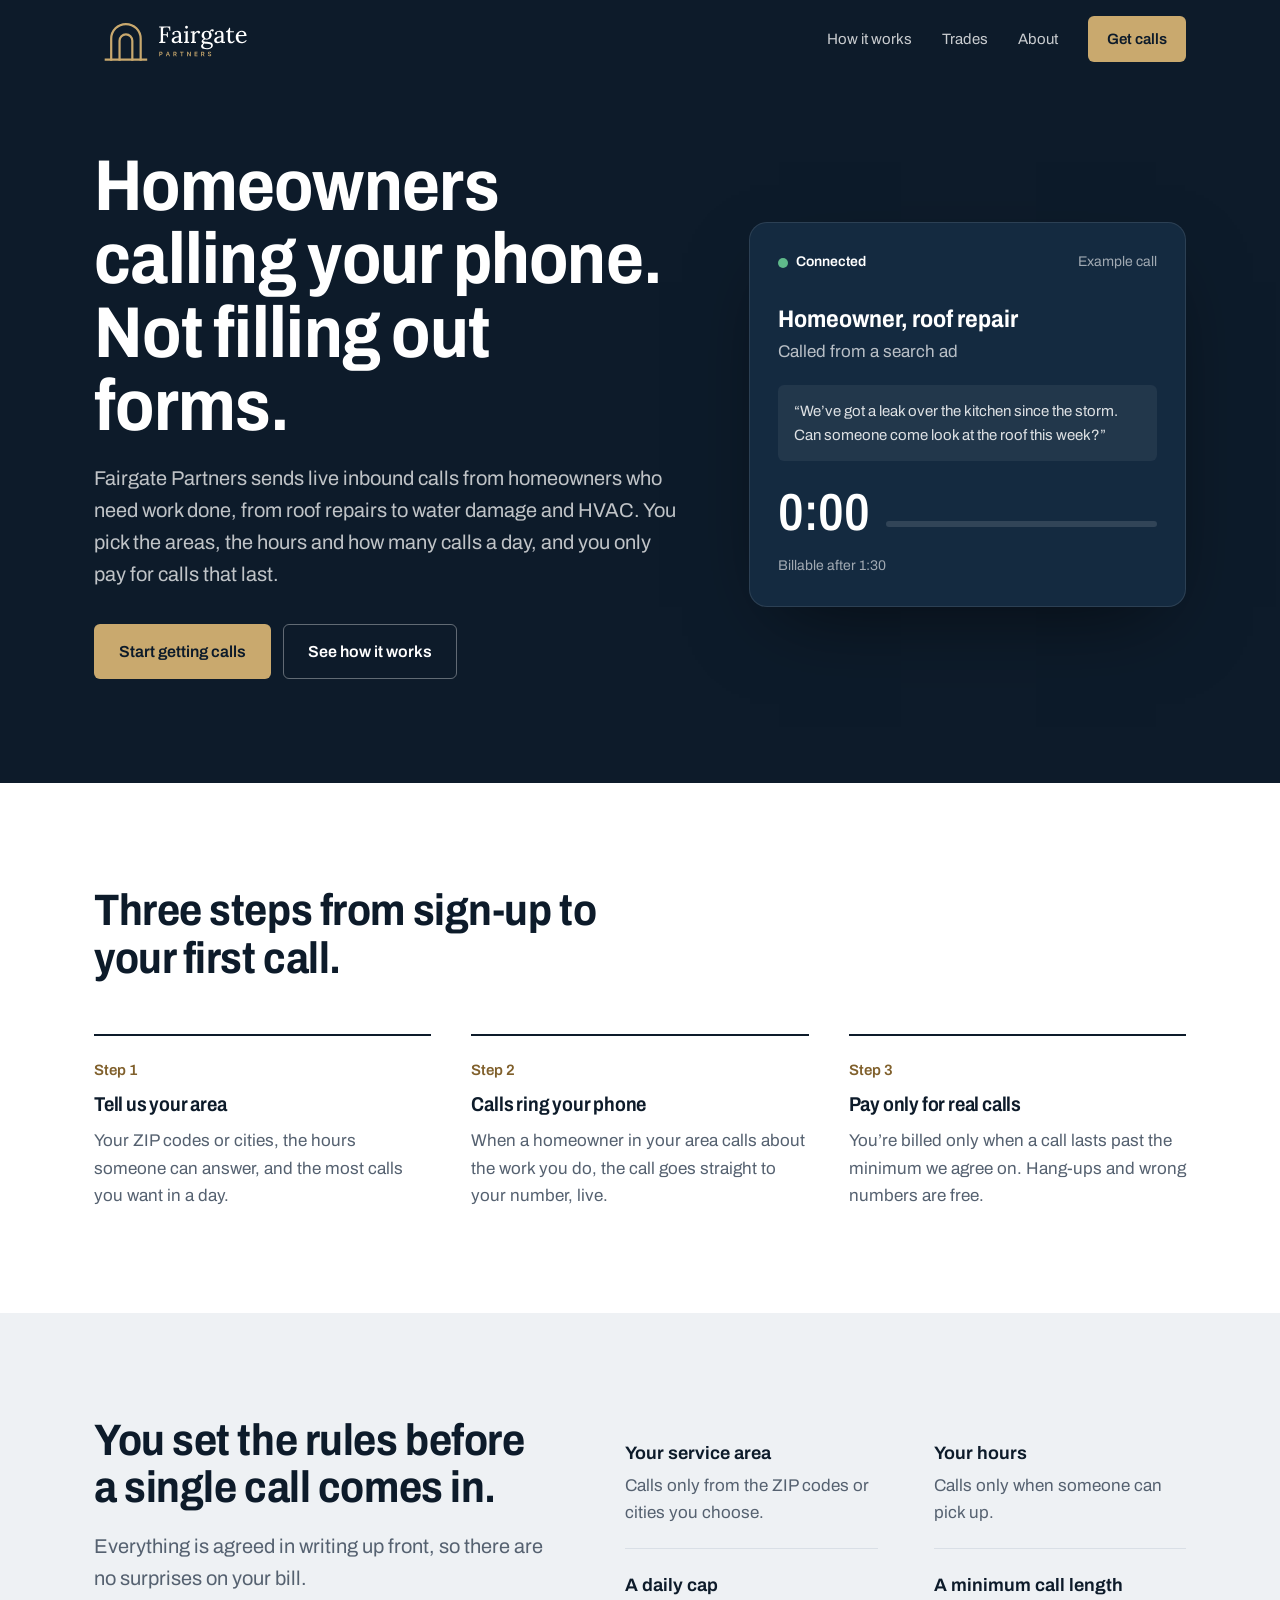
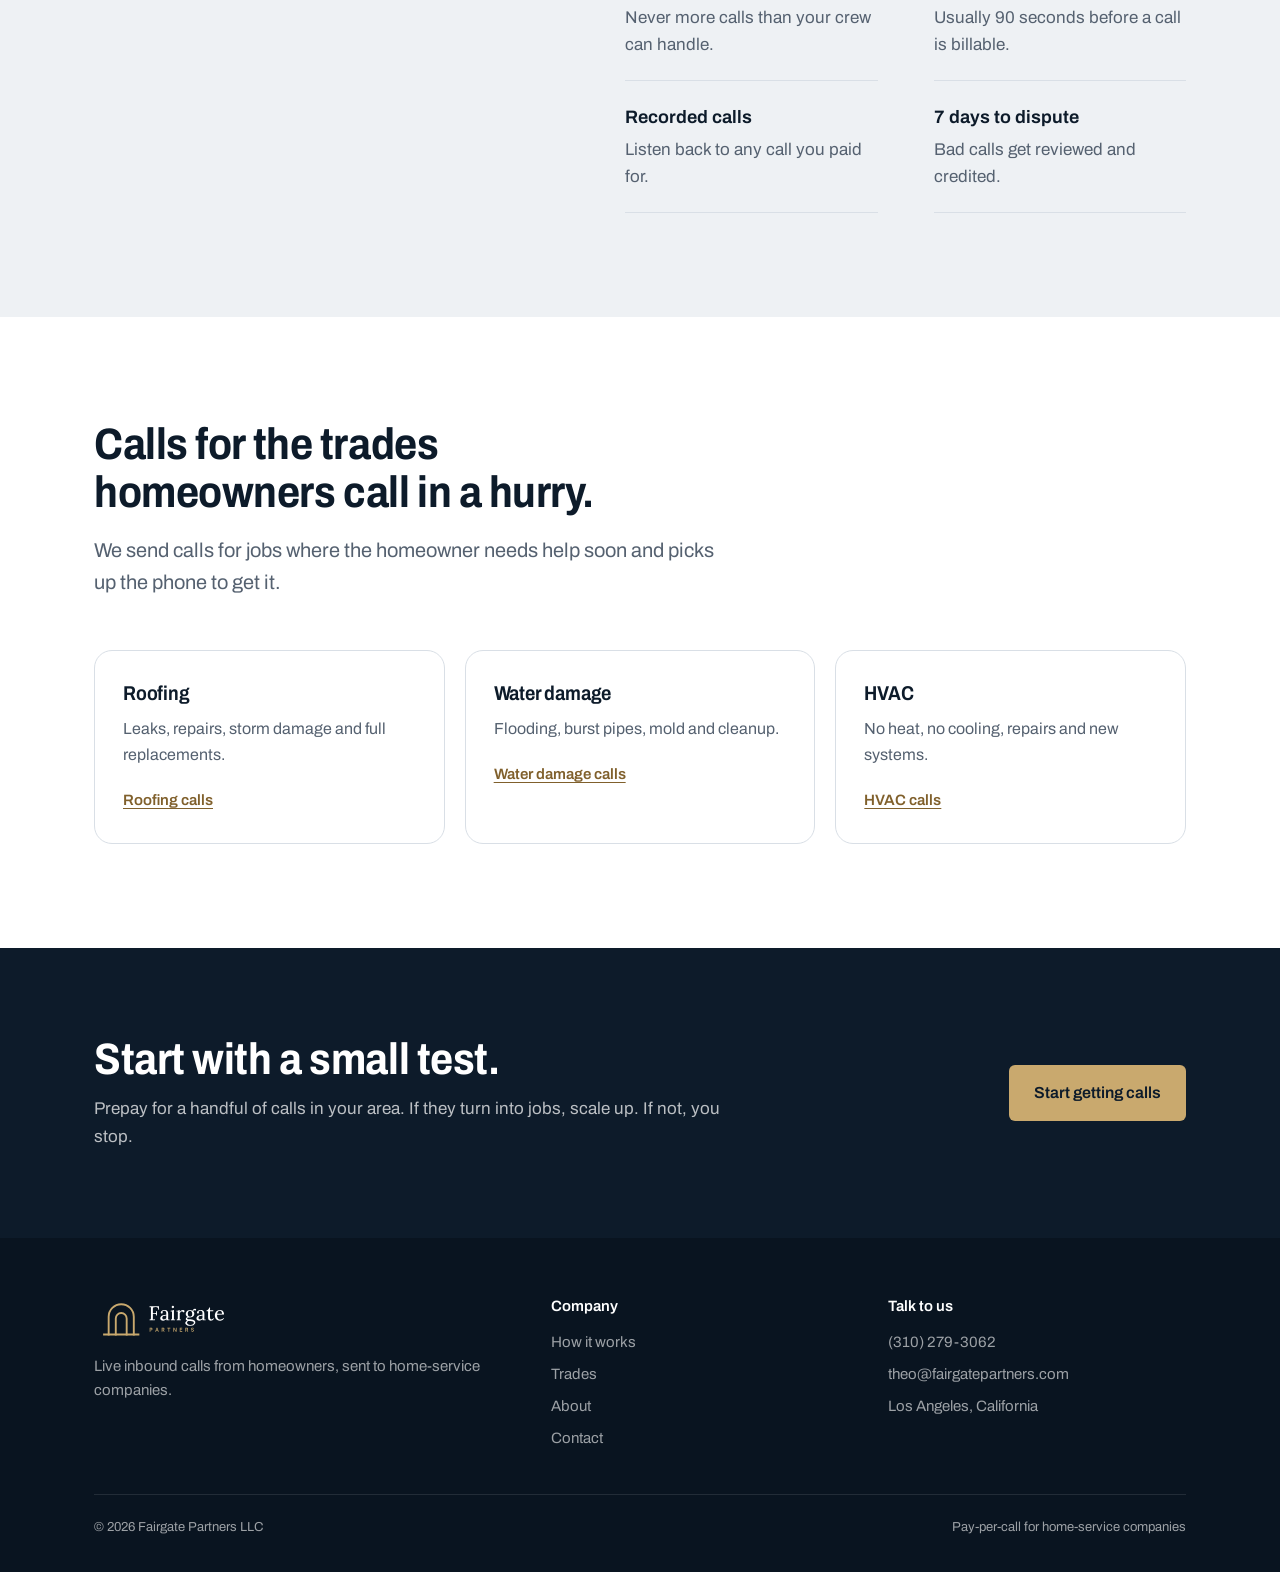
==== commit 38bfcf05: "Add files via upload" ====
--- a/index.html
+++ b/index.html
@@ -3,16 +3,20 @@
 <head>
 <meta charset="utf-8">
 <meta name="viewport" content="width=device-width, initial-scale=1">
-<title>Fairgate Partners | Pay-per-call for roofers and home services</title>
+<title>Fairgate Partners | Pay-per-call for home-service companies</title>
 <meta name="description" content="Live inbound calls from homeowners, sent straight to your phone. You choose the area, hours and daily cap, and pay only for billable calls.">
 <link rel="canonical" href="https://fairgatepartners.com/">
 <meta name="theme-color" content="#0d1b2a">
 <meta property="og:type" content="website">
 <meta property="og:site_name" content="Fairgate Partners">
-<meta property="og:title" content="Fairgate Partners | Pay-per-call for roofers and home services">
+<meta property="og:title" content="Fairgate Partners | Pay-per-call for home-service companies">
 <meta property="og:description" content="Live inbound calls from homeowners, sent straight to your phone. You choose the area, hours and daily cap, and pay only for billable calls.">
 <meta property="og:url" content="https://fairgatepartners.com/">
 <meta property="og:image" content="https://fairgatepartners.com/og-image.png">
+<meta property="og:image:width" content="1200">
+<meta property="og:image:height" content="630">
+<meta property="og:image:alt" content="Fairgate Partners logo">
+<meta name="twitter:image" content="https://fairgatepartners.com/og-image.png">
 <meta name="twitter:card" content="summary_large_image">
 <link rel="icon" type="image/svg+xml" href="logo/fairgate-icon.svg">
 <link rel="apple-touch-icon" href="logo/fairgate-icon.png">
@@ -20,7 +24,7 @@
 <link rel="preconnect" href="https://fonts.gstatic.com" crossorigin>
 <link href="https://fonts.googleapis.com/css2?family=Archivo:wdth,wght@62..125,400..800&display=swap" rel="stylesheet">
 <link rel="stylesheet" href="styles.css">
-<script type="application/ld+json">{"@context": "https://schema.org", "@graph": [{"@type": "Organization", "@id": "https://fairgatepartners.com/#org", "name": "Fairgate Partners", "legalName": "Fairgate Partners LLC", "url": "https://fairgatepartners.com/", "logo": "https://fairgatepartners.com/logo/fairgate-icon.png", "email": "theo@fairgatepartners.com", "telephone": "+1-310-279-3062", "description": "Fairgate Partners sends live inbound phone calls from homeowners to roofing and home-service companies. Buyers pay only for billable calls.", "contactPoint": {"@type": "ContactPoint", "contactType": "sales", "email": "theo@fairgatepartners.com", "telephone": "+1-310-279-3062", "availableLanguage": "English"}}, {"@type": "WebSite", "@id": "https://fairgatepartners.com/#site", "url": "https://fairgatepartners.com/", "name": "Fairgate Partners", "publisher": {"@id": "https://fairgatepartners.com/#org"}}]}</script>
+<script type="application/ld+json">{"@context": "https://schema.org", "@graph": [{"@type": "Organization", "@id": "https://fairgatepartners.com/#org", "name": "Fairgate Partners", "legalName": "Fairgate Partners LLC", "url": "https://fairgatepartners.com/", "logo": "https://fairgatepartners.com/logo/fairgate-icon.png", "email": "theo@fairgatepartners.com", "telephone": "+1-310-279-3062", "description": "Fairgate Partners sends live inbound phone calls from homeowners to home-service companies. Buyers pay only for billable calls.", "contactPoint": {"@type": "ContactPoint", "contactType": "sales", "email": "theo@fairgatepartners.com", "telephone": "+1-310-279-3062", "availableLanguage": "English"}}, {"@type": "Service", "@id": "https://fairgatepartners.com/#service", "name": "Pay-per-call for home-service companies", "serviceType": "Pay-per-call lead generation", "provider": {"@id": "https://fairgatepartners.com/#org"}, "areaServed": {"@type": "Country", "name": "United States"}, "audience": {"@type": "BusinessAudience", "audienceType": "Roofing, water damage restoration and HVAC companies"}, "description": "Live inbound phone calls from homeowners, delivered to home-service companies and billed per billable call."}, {"@type": "WebSite", "@id": "https://fairgatepartners.com/#site", "url": "https://fairgatepartners.com/", "name": "Fairgate Partners", "publisher": {"@id": "https://fairgatepartners.com/#org"}}]}</script>
 </head>
 <body>
 <a class="skip" href="#main">Skip to content</a>
@@ -36,7 +40,7 @@
   <div class="wrap">
     <div>
       <h1>Homeowners calling your phone. Not filling out forms.</h1>
-      <p class="lead">Fairgate Partners sends live inbound calls from homeowners who need roof work and other home services. You pick the areas, the hours and how many calls a day, and you only pay for calls that last.</p>
+      <p class="lead">Fairgate Partners sends live inbound calls from homeowners who need work done, from roof repairs to water damage and HVAC. You pick the areas, the hours and how many calls a day, and you only pay for calls that last.</p>
       <div class="actions">
         <a class="btn btn-brass" href="contact.html">Start getting calls</a>
         <a class="btn btn-line" href="how-it-works.html">See how it works</a>
@@ -44,8 +48,8 @@
     </div>
     <div class="call ringing" id="call" aria-label="Example of a call being delivered">
       <div class="call-top"><span class="status"><span class="dot"></span><span id="st">Ringing your office</span></span><span>Example call</span></div>
-      <div class="caller"><strong>Homeowner in Tampa, FL</strong><span>Called from a search ad</span></div>
-      <div class="need">&ldquo;We&rsquo;ve got a leak over the kitchen since the storm. Can someone come look at the roof this week?&rdquo;</div>
+      <div class="caller"><strong id="who">Homeowner, roof repair</strong><span id="src">Called from a search ad</span></div>
+      <div class="need" id="need">&ldquo;We&rsquo;ve got a leak over the kitchen since the storm. Can someone come look at the roof this week?&rdquo;</div>
       <div class="timer"><div class="clock" id="clk">0:00</div><div class="bar"><i id="bar"></i></div></div>
       <div class="bill" id="bill">Billable after 1:30</div>
     </div>
@@ -82,12 +86,11 @@
 
 <section class="section">
   <div class="wrap">
-    <div class="section-head"><h2>Built for roofers first.</h2><p class="lead">Roofing is our main focus. We also send calls for a few other home-service trades.</p></div>
+    <div class="section-head"><h2>Calls for the trades homeowners call in a hurry.</h2><p class="lead">We send calls for jobs where the homeowner needs help soon and picks up the phone to get it.</p></div>
     <div class="trades">
-      <div class="trade main"><h3>Roofing</h3><p>Leaks, repairs, storm damage and full replacements, from homeowners in your area.</p><a class="tag" href="trades.html">More on roofing calls</a></div>
-      <div class="trade"><h3>Water damage</h3><p>Flooding, burst pipes and cleanup.</p></div>
-      <div class="trade"><h3>Plumbing</h3><p>Leaks, drains, water heaters.</p></div>
-      <div class="trade"><h3>HVAC</h3><p>No heat, no cool, new systems.</p></div>
+      <a class="trade" href="trades.html#roofing"><h3>Roofing</h3><p>Leaks, repairs, storm damage and full replacements.</p><span class="tag">Roofing calls</span></a>
+      <a class="trade" href="trades.html#water-damage"><h3>Water damage</h3><p>Flooding, burst pipes, mold and cleanup.</p><span class="tag">Water damage calls</span></a>
+      <a class="trade" href="trades.html#hvac"><h3>HVAC</h3><p>No heat, no cooling, repairs and new systems.</p><span class="tag">HVAC calls</span></a>
     </div>
   </div>
 </section>
@@ -99,7 +102,7 @@
     <div class="foot-grid">
       <div>
         <img src="logo/fairgate-wordmark-white.svg" alt="Fairgate Partners" width="134" height="46">
-        <p>Live inbound calls from homeowners, sent to roofing and home-service companies.</p>
+        <p>Live inbound calls from homeowners, sent to home-service companies.</p>
       </div>
       <div>
         <h4>Company</h4>
@@ -110,19 +113,28 @@
         <ul><li><a href="tel:+13102793062">(310) 279-3062</a></li><li><a href="mailto:theo@fairgatepartners.com">theo@fairgatepartners.com</a></li><li>Los Angeles, California</li></ul>
       </div>
     </div>
-    <div class="legal"><span>&copy; 2026 Fairgate Partners LLC</span><span>Pay-per-call for roofing and home-service companies</span></div>
+    <div class="legal"><span>&copy; 2026 Fairgate Partners LLC</span><span>Pay-per-call for home-service companies</span></div>
   </div>
 </footer>
 <script>
 (function(){
   var card=document.getElementById('call');if(!card)return;
-  var st=document.getElementById('st'),clk=document.getElementById('clk'),bar=document.getElementById('bar'),bill=document.getElementById('bill');
+  var $=function(i){return document.getElementById(i)};
+  var st=$('st'),clk=$('clk'),bar=$('bar'),bill=$('bill'),who=$('who'),src=$('src'),need=$('need');
+  var calls=[
+    ['Homeowner, roof repair','Called from a search ad','“We’ve got a leak over the kitchen since the storm. Can someone come look at the roof this week?”'],
+    ['Homeowner, water damage','Called from a search ad','“A pipe burst under the sink and the floor’s soaked. Can you get someone out today?”'],
+    ['Homeowner, HVAC','Called from a local listing','“Our heater stopped working last night. How soon can a tech come out?”']
+  ];
   var reduce=window.matchMedia&&window.matchMedia('(prefers-reduced-motion: reduce)').matches;
   function fmt(s){return Math.floor(s/60)+':'+('0'+(s%60)).slice(-2)}
   function show(s){clk.textContent=fmt(s);bar.style.width=Math.min(100,s/90*100)+'%';if(s>=90){bill.textContent='Billable call';bill.classList.add('on')}}
+  function load(c){who.textContent=c[0];src.textContent=c[1];need.textContent=c[2];card.classList.remove('connected');card.classList.add('ringing');st.textContent='Ringing your office';bill.textContent='Billable after 1:30';bill.classList.remove('on');show(0)}
   function connect(){card.classList.remove('ringing');card.classList.add('connected');st.textContent='Connected'}
   if(reduce){connect();show(94);return}
-  setTimeout(function(){connect();var s=0;var t=setInterval(function(){s++;show(s);if(s>=94)clearInterval(t)},45)},1800);
+  var n=0;
+  function run(){load(calls[n]);setTimeout(function(){connect();var s=0;var t=setInterval(function(){s++;show(s);if(s>=94){clearInterval(t);n=(n+1)%calls.length;setTimeout(run,3000)}},45)},1800)}
+  run();
 })();
 </script>
 </body>
--- a/styles.css
+++ b/styles.css
@@ -98,14 +98,11 @@
 
 .split{display:grid;grid-template-columns:.9fr 1.1fr;gap:72px;align-items:start}
 
-.trades{display:grid;grid-template-columns:1.4fr 1fr 1fr 1fr;border:1px solid var(--line);border-radius:var(--radius-lg);overflow:hidden}
-.trade{padding:30px 26px;background:var(--white)}
-.trade + .trade{border-left:1px solid var(--line)}
-.trade.main{background:var(--navy);color:var(--white)}
-.trade.main h3{color:var(--white);font-size:26px}
-.trade.main p{color:rgba(255,255,255,.75)}
+.trades{display:grid;grid-template-columns:repeat(3,1fr);gap:20px}
+.trade{display:block;padding:30px 28px;background:var(--white);border:1.5px solid var(--line);border-radius:var(--radius-lg);text-decoration:none;color:inherit;transition:border-color .15s,background .15s}
+.trade:hover{border-color:var(--navy);background:var(--mist)}
 .trade p{color:var(--muted);margin-top:10px;font-size:16px}
-.trade .tag{display:inline-block;margin-top:18px;font-size:13px;color:var(--brass);font-weight:600}
+.trade .tag{display:inline-block;margin-top:20px;font-size:15px;color:var(--brass-ink);font-weight:600;text-decoration:underline;text-underline-offset:3px}
 
 .band{background:var(--navy);color:var(--white);padding:88px 0}
 .band .wrap{display:flex;justify-content:space-between;align-items:center;gap:40px;flex-wrap:wrap}
@@ -183,7 +180,6 @@
   .steps{grid-template-columns:1fr;gap:28px}
   .controls,.rules,.people{grid-template-columns:1fr}
   .trades{grid-template-columns:1fr}
-  .trade + .trade{border-left:none;border-top:1px solid var(--line)}
   .foot-grid{grid-template-columns:1fr}
   form .row{grid-template-columns:1fr;gap:0}
   .brand img{height:46px}
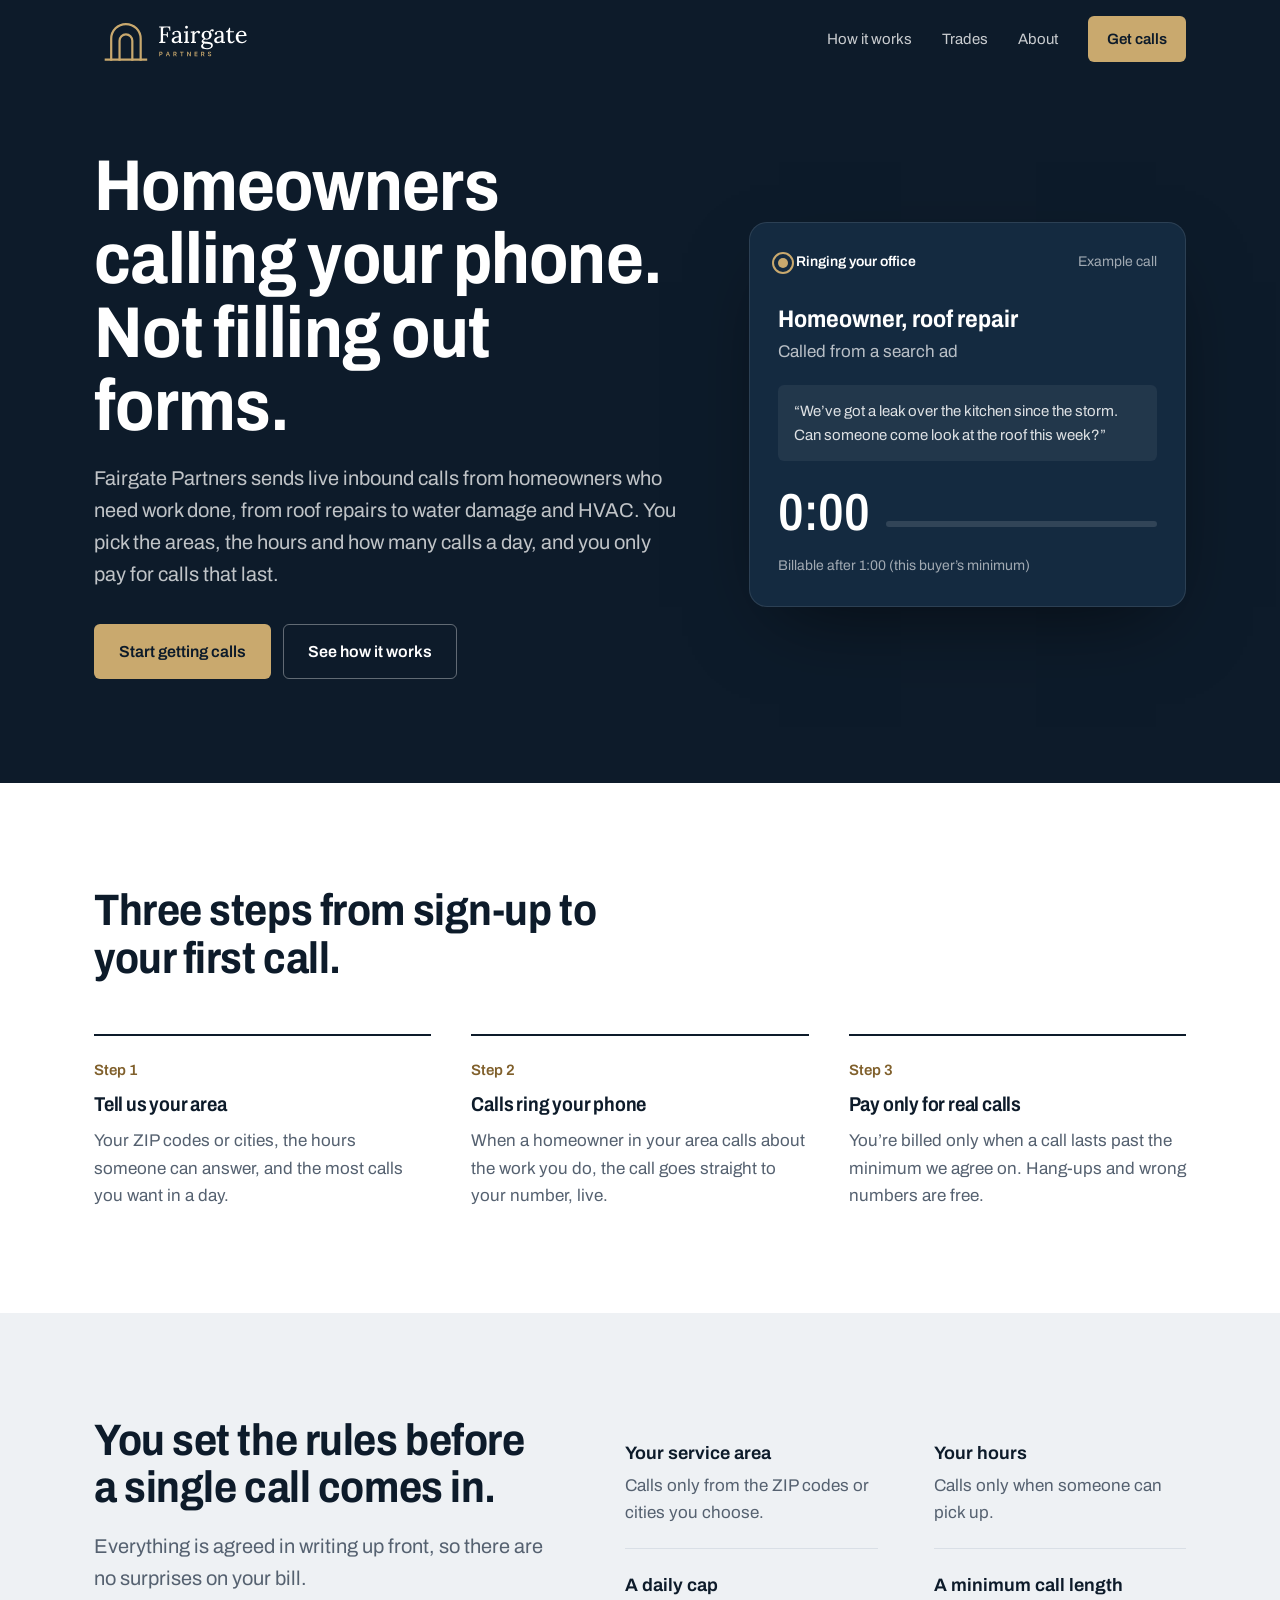
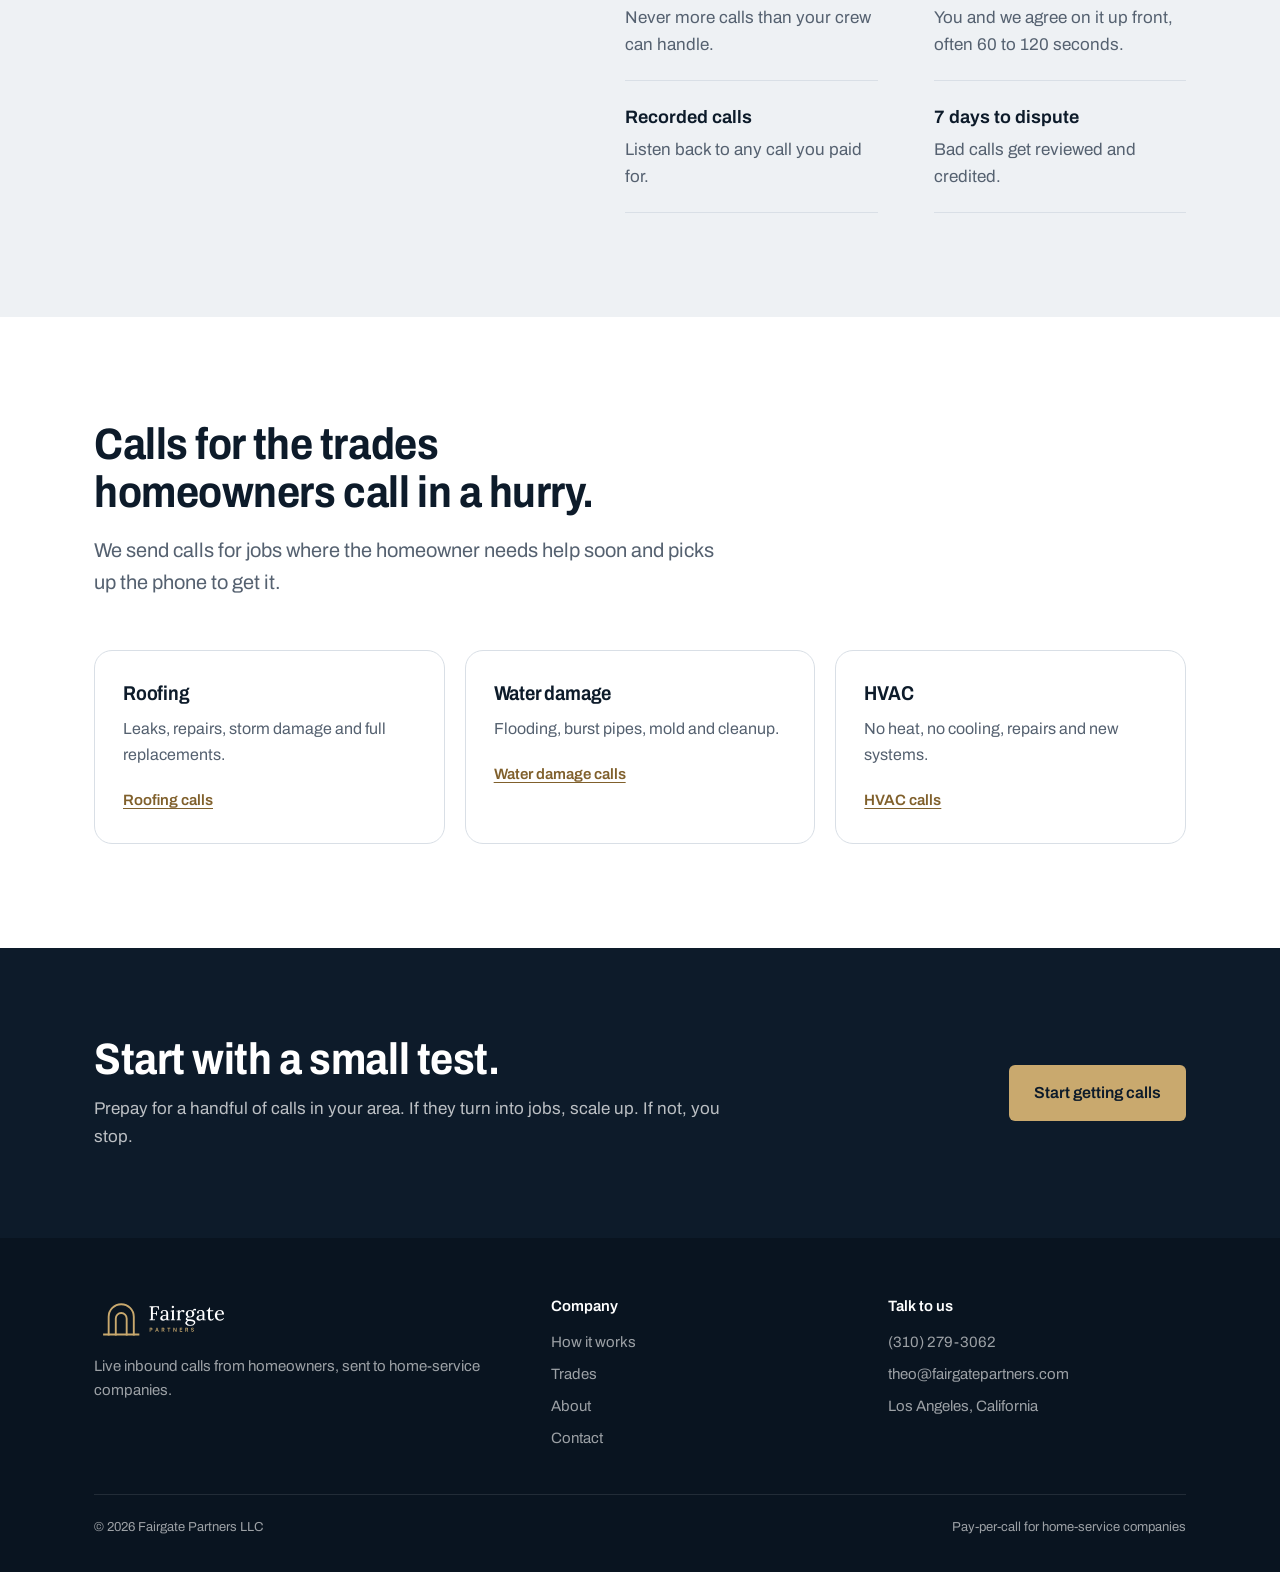
==== commit b4d10d4d: "Add files via upload" ====
--- a/index.html
+++ b/index.html
@@ -51,7 +51,7 @@
       <div class="caller"><strong id="who">Homeowner, roof repair</strong><span id="src">Called from a search ad</span></div>
       <div class="need" id="need">&ldquo;We&rsquo;ve got a leak over the kitchen since the storm. Can someone come look at the roof this week?&rdquo;</div>
       <div class="timer"><div class="clock" id="clk">0:00</div><div class="bar"><i id="bar"></i></div></div>
-      <div class="bill" id="bill">Billable after 1:30</div>
+      <div class="bill" id="bill">Billable after 1:00 (this buyer&rsquo;s minimum)</div>
     </div>
   </div>
 </section>
@@ -77,7 +77,7 @@
       <div><dt>Your service area</dt><dd>Calls only from the ZIP codes or cities you choose.</dd></div>
       <div><dt>Your hours</dt><dd>Calls only when someone can pick up.</dd></div>
       <div><dt>A daily cap</dt><dd>Never more calls than your crew can handle.</dd></div>
-      <div><dt>A minimum call length</dt><dd>Usually 90 seconds before a call is billable.</dd></div>
+      <div><dt>A minimum call length</dt><dd>You and we agree on it up front, often 60 to 120 seconds.</dd></div>
       <div><dt>Recorded calls</dt><dd>Listen back to any call you paid for.</dd></div>
       <div><dt>7 days to dispute</dt><dd>Bad calls get reviewed and credited.</dd></div>
     </dl>
@@ -122,18 +122,19 @@
   var $=function(i){return document.getElementById(i)};
   var st=$('st'),clk=$('clk'),bar=$('bar'),bill=$('bill'),who=$('who'),src=$('src'),need=$('need');
   var calls=[
-    ['Homeowner, roof repair','Called from a search ad','“We’ve got a leak over the kitchen since the storm. Can someone come look at the roof this week?”'],
-    ['Homeowner, water damage','Called from a search ad','“A pipe burst under the sink and the floor’s soaked. Can you get someone out today?”'],
-    ['Homeowner, HVAC','Called from a local listing','“Our heater stopped working last night. How soon can a tech come out?”']
+    ['Homeowner, roof repair','Called from a search ad',60,'“We’ve got a leak over the kitchen since the storm. Can someone come look at the roof this week?”'],
+    ['Homeowner, water damage','Called from a search ad',90,'“A pipe burst under the sink and the floor’s soaked. Can you get someone out today?”'],
+    ['Homeowner, HVAC','Called from a local listing',120,'“Our heater stopped working last night. How soon can a tech come out?”']
   ];
   var reduce=window.matchMedia&&window.matchMedia('(prefers-reduced-motion: reduce)').matches;
   function fmt(s){return Math.floor(s/60)+':'+('0'+(s%60)).slice(-2)}
-  function show(s){clk.textContent=fmt(s);bar.style.width=Math.min(100,s/90*100)+'%';if(s>=90){bill.textContent='Billable call';bill.classList.add('on')}}
-  function load(c){who.textContent=c[0];src.textContent=c[1];need.textContent=c[2];card.classList.remove('connected');card.classList.add('ringing');st.textContent='Ringing your office';bill.textContent='Billable after 1:30';bill.classList.remove('on');show(0)}
+  var min=60;
+  function show(s){clk.textContent=fmt(s);bar.style.width=Math.min(100,s/min*100)+'%';if(s>=min){bill.textContent='Billable call';bill.classList.add('on')}}
+  function load(c){min=c[2];who.textContent=c[0];src.textContent=c[1];need.textContent=c[3];card.classList.remove('connected');card.classList.add('ringing');st.textContent='Ringing your office';bill.textContent='Billable after '+fmt(min)+' (this buyer’s minimum)';bill.classList.remove('on');show(0)}
   function connect(){card.classList.remove('ringing');card.classList.add('connected');st.textContent='Connected'}
-  if(reduce){connect();show(94);return}
+  if(reduce){connect();show(64);return}
   var n=0;
-  function run(){load(calls[n]);setTimeout(function(){connect();var s=0;var t=setInterval(function(){s++;show(s);if(s>=94){clearInterval(t);n=(n+1)%calls.length;setTimeout(run,3000)}},45)},1800)}
+  function run(){load(calls[n]);setTimeout(function(){connect();var s=0;var t=setInterval(function(){s++;show(s);if(s>=min+4){clearInterval(t);n=(n+1)%calls.length;setTimeout(run,3000)}},40)},1800)}
   run();
 })();
 </script>
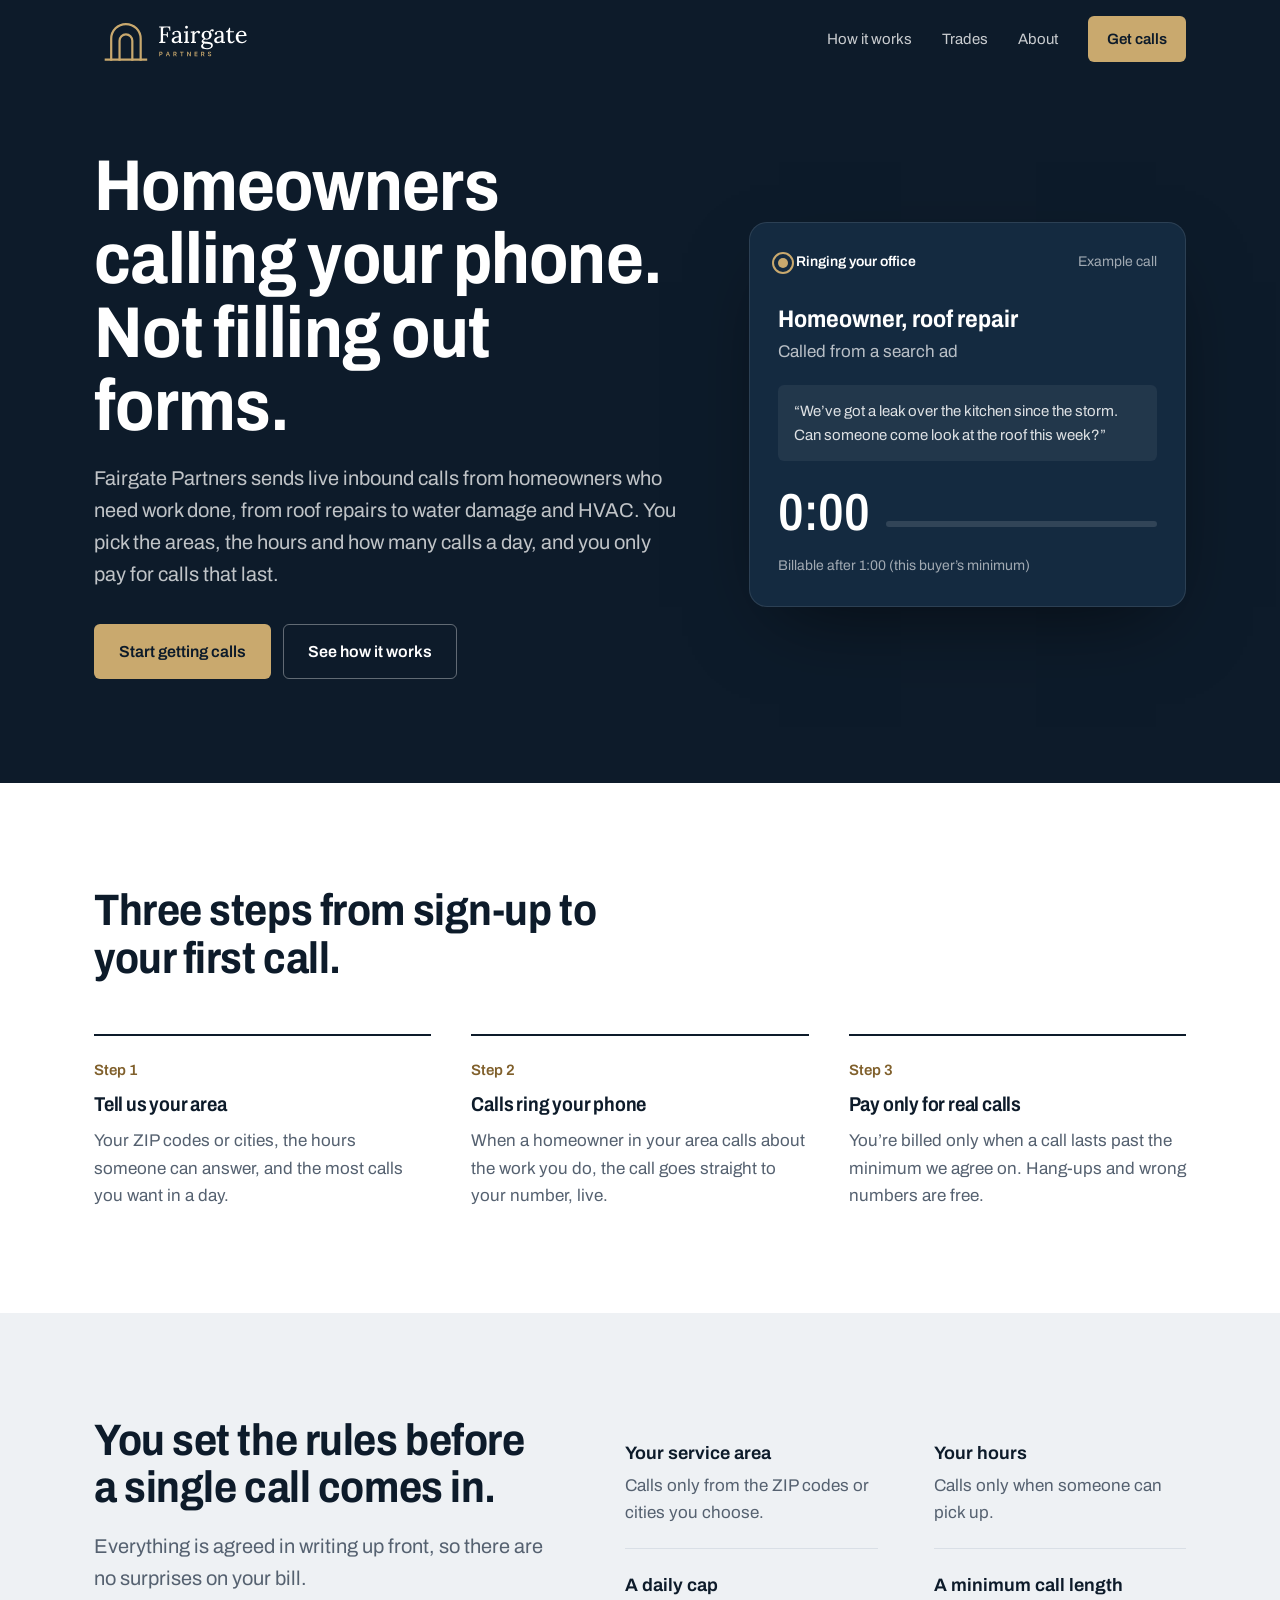
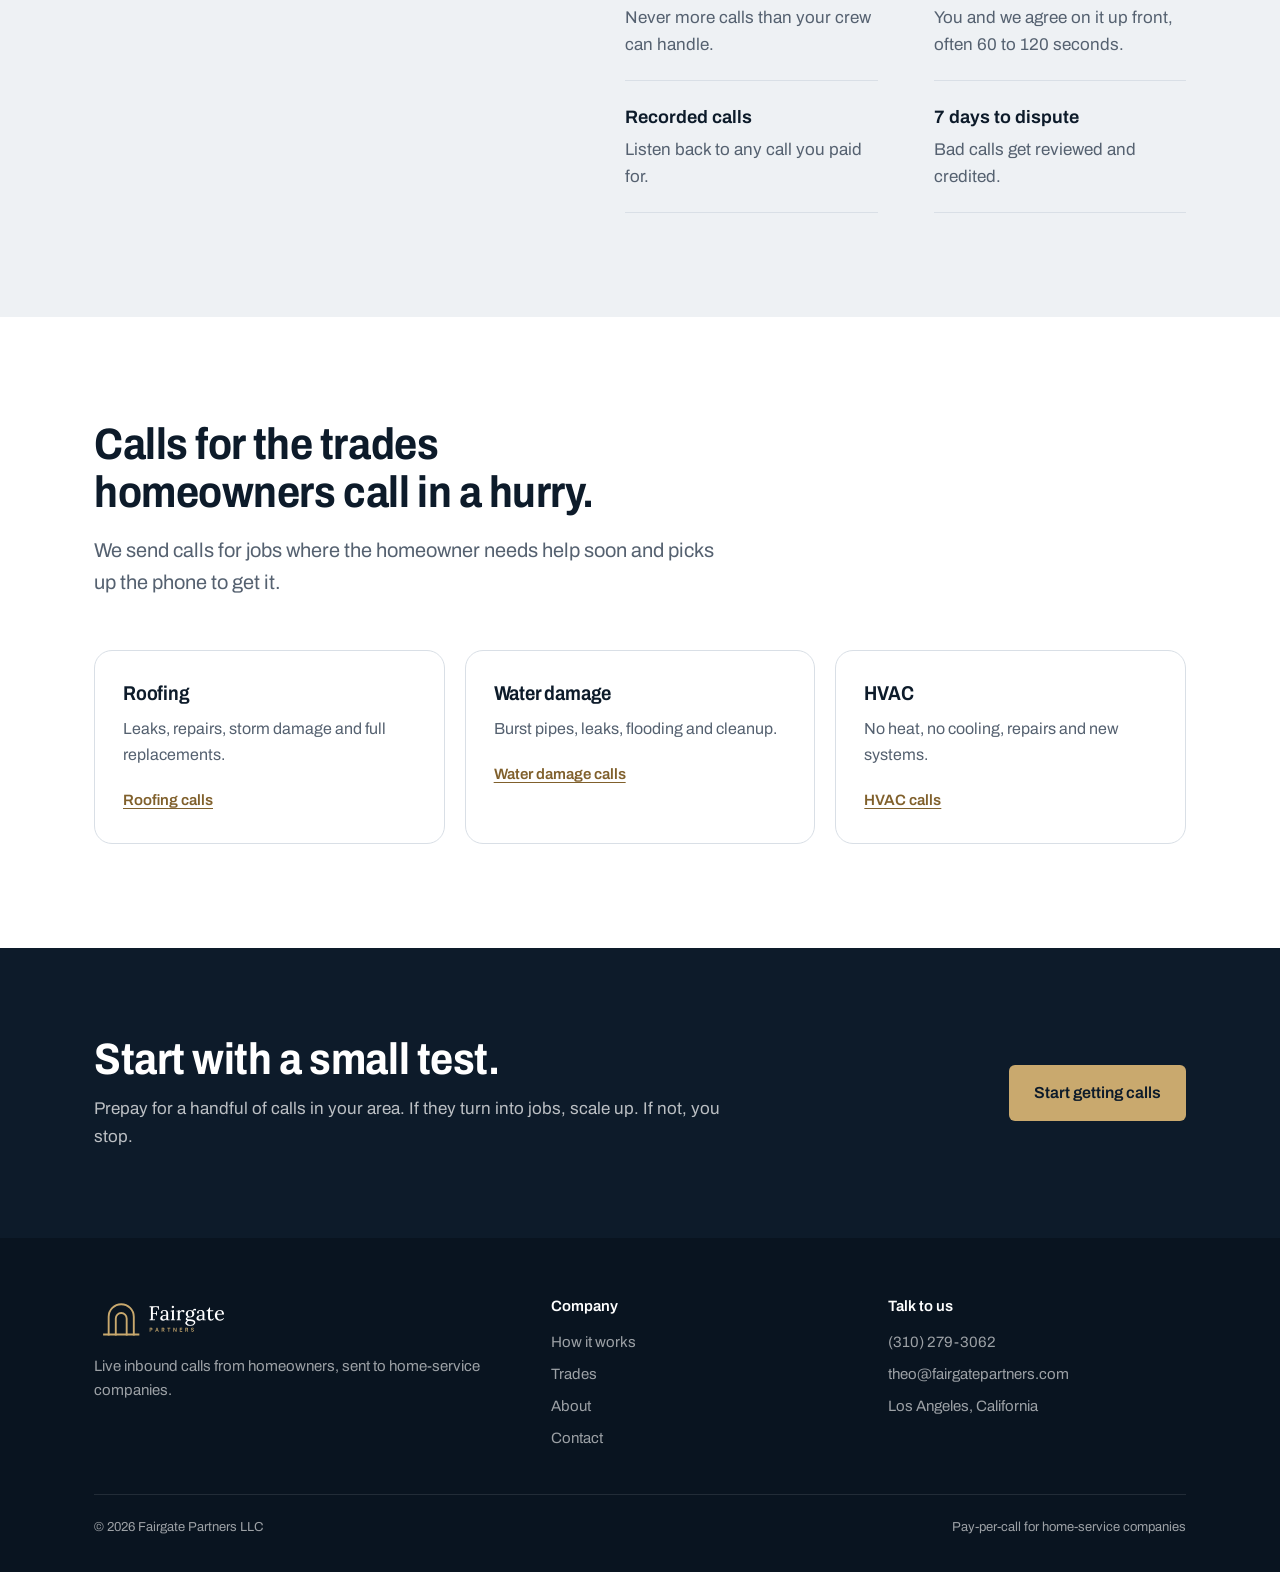
==== commit 9ea4af95: "Add files via upload" ====
--- a/index.html
+++ b/index.html
@@ -89,7 +89,7 @@
     <div class="section-head"><h2>Calls for the trades homeowners call in a hurry.</h2><p class="lead">We send calls for jobs where the homeowner needs help soon and picks up the phone to get it.</p></div>
     <div class="trades">
       <a class="trade" href="trades.html#roofing"><h3>Roofing</h3><p>Leaks, repairs, storm damage and full replacements.</p><span class="tag">Roofing calls</span></a>
-      <a class="trade" href="trades.html#water-damage"><h3>Water damage</h3><p>Flooding, burst pipes, mold and cleanup.</p><span class="tag">Water damage calls</span></a>
+      <a class="trade" href="trades.html#water-damage"><h3>Water damage</h3><p>Burst pipes, leaks, flooding and cleanup.</p><span class="tag">Water damage calls</span></a>
       <a class="trade" href="trades.html#hvac"><h3>HVAC</h3><p>No heat, no cooling, repairs and new systems.</p><span class="tag">HVAC calls</span></a>
     </div>
   </div>
--- a/styles.css
+++ b/styles.css
@@ -125,6 +125,7 @@
 .rule-box h3{margin-bottom:12px}
 .rule-box ul{margin-left:20px}
 .rule-box li{margin-top:8px;color:var(--muted)}
+.rules.three{grid-template-columns:repeat(3,1fr)}
 .rule-box.yes{border-color:var(--navy);border-width:2px}
 
 .faq{border-top:1px solid var(--line);max-width:800px}
@@ -178,7 +179,7 @@
   .hero{padding:48px 0 72px}
   .section{padding:72px 0}
   .steps{grid-template-columns:1fr;gap:28px}
-  .controls,.rules,.people{grid-template-columns:1fr}
+  .controls,.rules,.rules.three,.people{grid-template-columns:1fr}
   .trades{grid-template-columns:1fr}
   .foot-grid{grid-template-columns:1fr}
   form .row{grid-template-columns:1fr;gap:0}
